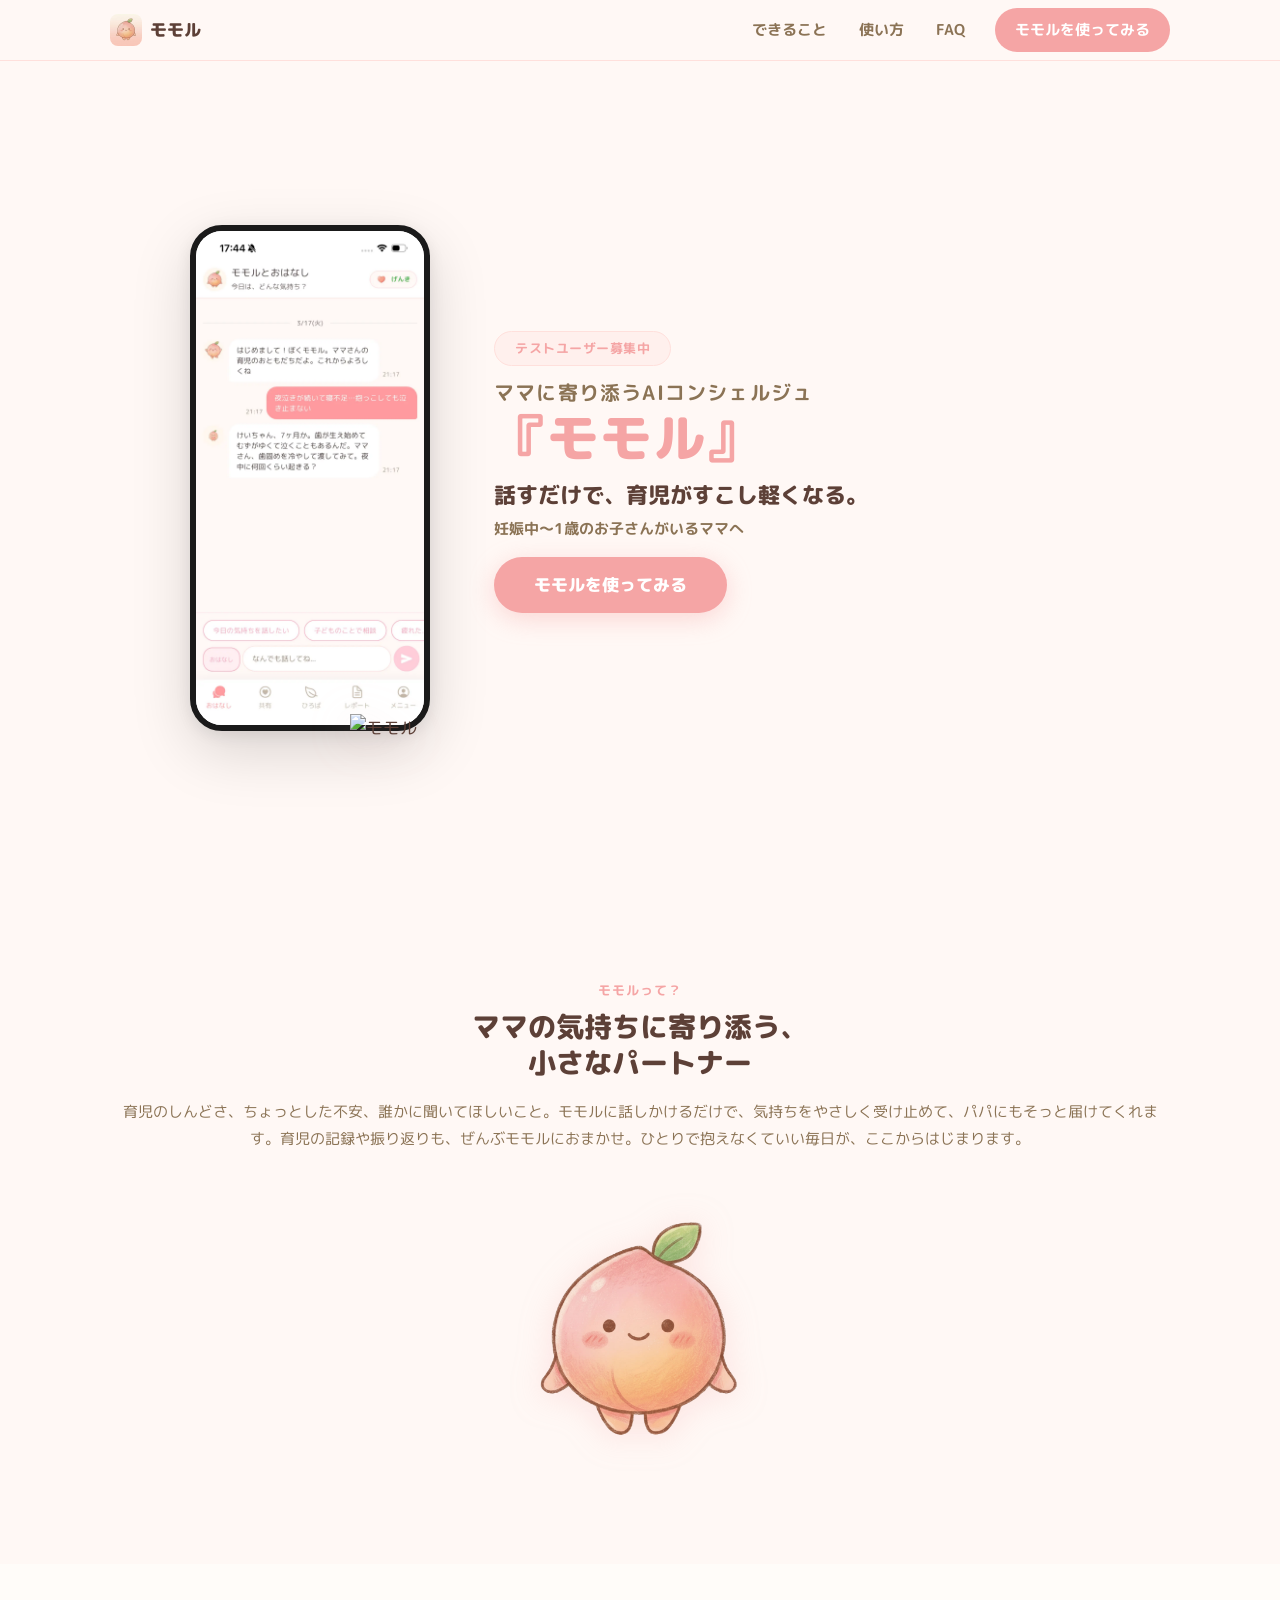
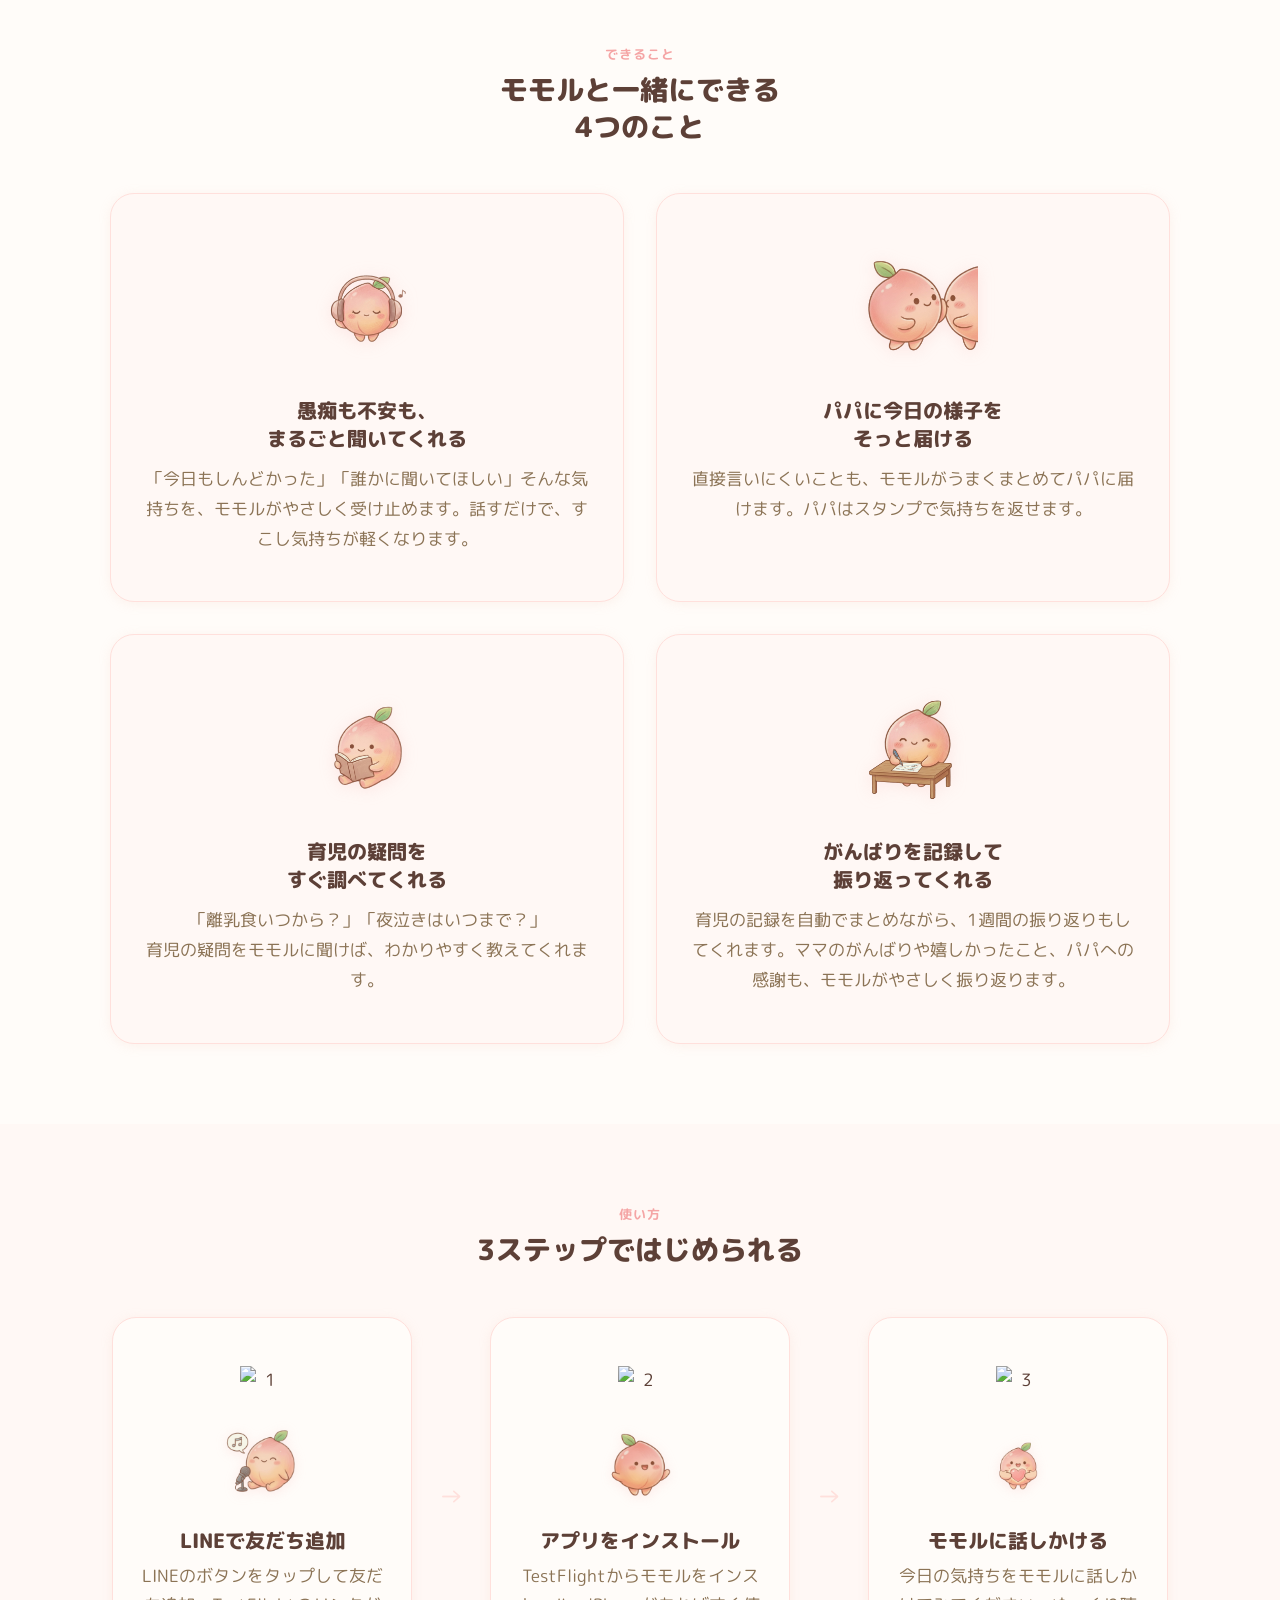
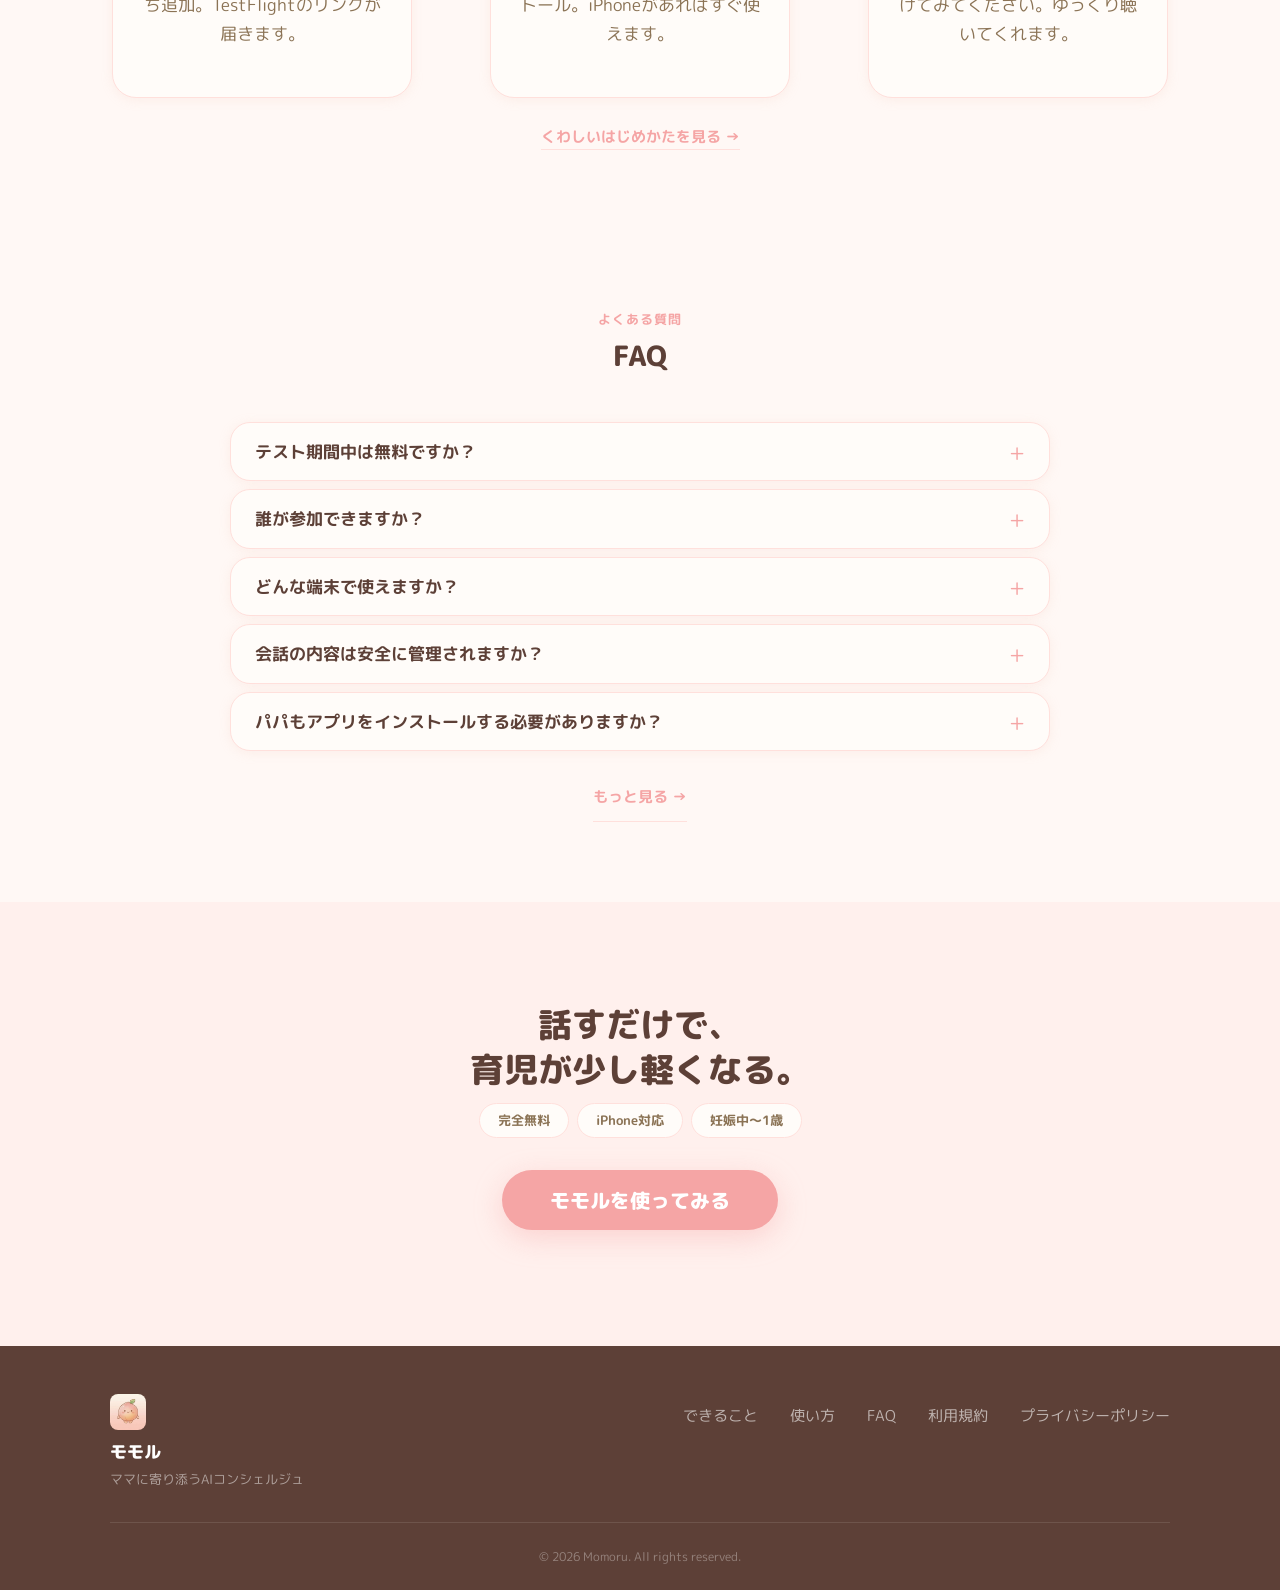
==== index.html @ 236d85bd "fix: 「ママに寄り添う AI コンシェルジュ」のAI前後の空白を削除" ====
<!DOCTYPE html>
<html lang="ja">
<head>
  <meta charset="UTF-8">
  <meta name="viewport" content="width=device-width, initial-scale=1.0">
  <title>モモル - 話すだけで、育児がすこし軽くなる。</title>
  <meta name="description" content="妊娠中〜1歳のお子さんがいるママへ。AIが話を聴いて、パパにそっと届けるアプリ。テストユーザー募集中・完全無料。">
  <meta property="og:title" content="モモル - 話すだけで、育児がすこし軽くなる。">
  <meta property="og:description" content="妊娠中〜1歳のお子さんがいるママへ。AIが話を聴いて、パパにそっと届けるアプリ。テストユーザー募集中・完全無料。">
  <meta property="og:type" content="website">
  <meta property="og:image" content="images/momoru_happy.png">
  <link rel="icon" type="image/png" href="images/icon.png">
  <link rel="preconnect" href="https://fonts.googleapis.com">
  <link rel="preconnect" href="https://fonts.gstatic.com" crossorigin>
  <link href="https://fonts.googleapis.com/css2?family=M+PLUS+Rounded+1c:wght@400;500;700;800&display=swap" rel="stylesheet">
  <link rel="stylesheet" href="style.css">
</head>
<body>

  <!-- ナビバー -->
  <nav class="navbar" id="navbar">
    <div class="nav-inner">
      <a href="/" class="nav-logo">
        <img src="images/icon.png" alt="モモル" class="nav-logo-img">
        <span class="nav-logo-text">モモル</span>
      </a>
      <div class="nav-links">
        <a href="#features" class="nav-link">できること</a>
        <a href="#how-it-works" class="nav-link">使い方</a>
        <a href="#faq" class="nav-link">FAQ</a>
      </div>
      <a href="/guide" class="nav-cta-btn">
        モモルを使ってみる
      </a>
      <button class="nav-hamburger" id="hamburger" aria-label="メニューを開く">
        <span></span><span></span><span></span>
      </button>
    </div>
    <div class="mobile-menu" id="mobileMenu">
      <a href="#features" class="mobile-link">できること</a>
      <a href="#how-it-works" class="mobile-link">使い方</a>
      <a href="#faq" class="mobile-link">FAQ</a>
      <a href="/guide" class="mobile-cta-btn">
        モモルを使ってみる
      </a>
    </div>
  </nav>

  <!-- ヒーロー -->
  <section class="hero" id="hero">
    <!-- 絵本風背景装飾（IGアセット） -->
    <div class="hero-deco" aria-hidden="true">
      <!-- 雲 -->
      <img src="images/cloud_large.png" alt="" class="deco-img deco-cloud-tl">
      <img src="images/cloud_small.png" alt="" class="deco-img deco-cloud-tr">
      <img src="images/cloud_small.png" alt="" class="deco-img deco-cloud-bl">
      <img src="images/cloud_large.png" alt="" class="deco-img deco-cloud-br">
      <!-- 星 -->
      <img src="images/star_gold.png" alt="" class="deco-img deco-star-tl">
      <img src="images/star_blue.png" alt="" class="deco-img deco-star-tr">
      <img src="images/star_gold.png" alt="" class="deco-img deco-star-ml">
      <img src="images/star_blue.png" alt="" class="deco-img deco-star-mr">
      <img src="images/star_gold.png" alt="" class="deco-img deco-star-bl">
      <img src="images/star_blue.png" alt="" class="deco-img deco-star-br">
      <!-- 植物・装飾 -->
      <img src="images/leaf_branch_left.png"  alt="" class="deco-img deco-leaf-l">
      <img src="images/leaf_branch_right.png" alt="" class="deco-img deco-leaf-r">
      <img src="images/berry_branch.png"      alt="" class="deco-img deco-berry">
      <img src="images/small_flower.png"      alt="" class="deco-img deco-flower">
    </div>

    <div class="hero-inner hero-inner-2col">
      <!-- 左カラム: スマホモックアップ -->
      <div class="hero-col-left">
        <div class="hero-mockup-wrap">
          <div class="hero-phone-mockup" style="position: relative;">
            <div class="phone-frame phone-frame-screenshot">
              <img src="images/app_screenshot.webp" alt="モモルのチャット画面" class="phone-screenshot-img">
            </div>
            <div class="hero-momo-side">
              <img src="images/momoru_happy.png" alt="モモル" class="hero-momo-side-img">
            </div>
          </div>
        </div>
      </div>

      <!-- 右カラム: テキスト＋CTA -->
      <div class="hero-col-right">
        <div class="hero-test-badge">テストユーザー募集中</div>
        <p class="hero-label">ママに寄り添うAIコンシェルジュ</p>
        <h1 class="hero-title">『モモル』</h1>
        <p class="hero-catch">話すだけで、育児がすこし軽くなる。</p>
        <p class="hero-target">妊娠中～1歳のお子さんがいるママへ</p>
        <a href="/guide" class="hero-cta">
          モモルを使ってみる
        </a>
      </div>
    </div>
  </section>

  <!-- モモルって？ -->
  <section class="about" id="about">
    <div class="section-inner">
      <p class="section-label section-label-center">モモルって？</p>
      <h2 class="about-title" style="text-align: center;">ママの気持ちに寄り添う、<br>小さなパートナー</h2>
      <p class="about-desc" style="text-align: center;">育児のしんどさ、ちょっとした不安、誰かに聞いてほしいこと。モモルに話しかけるだけで、気持ちをやさしく受け止めて、パパにもそっと届けてくれます。育児の記録や振り返りも、ぜんぶモモルにおまかせ。ひとりで抱えなくていい毎日が、ここからはじまります。</p>
      <div class="about-momo-image">
        <img src="images/momo_face1.png" alt="モモル" class="about-momo-img">
      </div>
    </div>
  </section>

  <!-- できること（特徴） -->
  <section class="features" id="features">
    <div class="section-inner">
      <p class="section-label section-label-center">できること</p>
      <h2 class="section-title section-title-center">モモルと一緒にできる<br>4つのこと</h2>
      <div class="features-grid">

        <div class="feature-card" data-animate>
          <div class="feature-img-wrap">
            <img src="images/momo_listen.png" alt="話を聴く" class="feature-img">
          </div>
          <h3 class="feature-title">愚痴も不安も、<br>まるごと聞いてくれる</h3>
          <p class="feature-desc">
            「今日もしんどかった」「誰かに聞いてほしい」そんな気持ちを、モモルがやさしく受け止めます。話すだけで、すこし気持ちが軽くなります。
          </p>
        </div>

        <div class="feature-card" data-animate>
          <div class="feature-img-wrap">
            <img src="images/momo_share.png" alt="パパに届ける" class="feature-img">
          </div>
          <h3 class="feature-title">パパに今日の様子を<br>そっと届ける</h3>
          <p class="feature-desc">
            直接言いにくいことも、モモルがうまくまとめてパパに届けます。パパはスタンプで気持ちを返せます。
          </p>
        </div>

        <div class="feature-card" data-animate>
          <div class="feature-img-wrap">
            <img src="images/momo_reading.png" alt="しらべる" class="feature-img">
          </div>
          <h3 class="feature-title">育児の疑問を<br>すぐ調べてくれる</h3>
          <p class="feature-desc">
            「離乳食いつから？」「夜泣きはいつまで？」<br>
            育児の疑問をモモルに聞けば、わかりやすく教えてくれます。
          </p>
        </div>

        <div class="feature-card" data-animate>
          <div class="feature-img-wrap">
            <img src="images/momo_report.png" alt="レポート" class="feature-img">
          </div>
          <h3 class="feature-title">がんばりを記録して<br>振り返ってくれる</h3>
          <p class="feature-desc">
            育児の記録を自動でまとめながら、1週間の振り返りもしてくれます。ママのがんばりや嬉しかったこと、パパへの感謝も、モモルがやさしく振り返ります。
          </p>
        </div>

      </div>
    </div>
  </section>

  <!-- 使い方（3ステップ） -->
  <section class="how-it-works" id="how-it-works">
    <div class="section-inner">
      <p class="section-label section-label-center">使い方</p>
      <h2 class="section-title section-title-center">3ステップではじめられる</h2>
      <div class="steps-wrap">
        <div class="steps-grid">

          <div class="step-card" data-animate>
            <div class="step-num-img">
              <img src="images/number_circle_1.png" alt="1" >
            </div>
            <div class="step-img-wrap">
              <img src="images/momo_explain.png" alt="ステップ1" class="step-img">
            </div>
            <h3 class="step-title">LINEで友だち追加</h3>
            <p class="step-desc">LINEのボタンをタップして友だち追加。TestFlightのリンクが届きます。</p>
          </div>

          <div class="step-arrow" aria-hidden="true">→</div>

          <div class="step-card" data-animate>
            <div class="step-num-img">
              <img src="images/number_circle_2.png" alt="2">
            </div>
            <div class="step-img-wrap">
              <img src="images/momo_talk.png" alt="ステップ2" class="step-img">
            </div>
            <h3 class="step-title">アプリをインストール</h3>
            <p class="step-desc">TestFlightからモモルをインストール。iPhoneがあればすぐ使えます。</p>
          </div>

          <div class="step-arrow" aria-hidden="true">→</div>

          <div class="step-card" data-animate>
            <div class="step-num-img">
              <img src="images/number_circle_3.png" alt="3">
            </div>
            <div class="step-img-wrap">
              <img src="images/momo_heart.png" alt="ステップ3" class="step-img">
            </div>
            <h3 class="step-title">モモルに話しかける</h3>
            <p class="step-desc">今日の気持ちをモモルに話しかけてみてください。ゆっくり聴いてくれます。</p>
          </div>

        </div>
        <div class="steps-cta">
          <a href="/guide" class="steps-guide-link">くわしいはじめかたを見る →</a>
        </div>
      </div>
    </div>
  </section>

  <!-- FAQ -->
  <section class="faq" id="faq">
    <div class="section-inner">
      <p class="section-label section-label-center">よくある質問</p>
      <h2 class="section-title section-title-center">FAQ</h2>
      <div class="faq-list">

        <div class="faq-item">
          <button class="faq-question" aria-expanded="false">
            <span>テスト期間中は無料ですか？</span>
            <span class="faq-toggle">+</span>
          </button>
          <div class="faq-answer">
            <p>はい、テスト期間中はすべての機能を完全無料でご利用いただけます。テスト終了後に有料プランへの移行をご案内する予定ですが、強制ではありません。</p>
          </div>
        </div>

        <div class="faq-item">
          <button class="faq-question" aria-expanded="false">
            <span>誰が参加できますか？</span>
            <span class="faq-toggle">+</span>
          </button>
          <div class="faq-answer">
            <p>妊娠中〜1歳のお子さんがいるママ・パパであればどなたでも参加できます。ママが先にインストールして、パパを招待する形が一般的です。</p>
          </div>
        </div>

        <div class="faq-item">
          <button class="faq-question" aria-expanded="false">
            <span>どんな端末で使えますか？</span>
            <span class="faq-toggle">+</span>
          </button>
          <div class="faq-answer">
            <p>現在はiOS端末（iPhone）でご利用いただけます。TestFlightからインストールしていただきます。Android版は今後対応予定です。</p>
          </div>
        </div>

        <div class="faq-item">
          <button class="faq-question" aria-expanded="false">
            <span>会話の内容は安全に管理されますか？</span>
            <span class="faq-toggle">+</span>
          </button>
          <div class="faq-answer">
            <p>会話データは適切なセキュリティ対策のもと、安全に管理されています。運営チームがモモルとの会話の中身を読むことはありません。詳しくは<a href="/privacy" style="color: var(--primary); font-weight: 600;">プライバシーポリシー</a>をご確認ください。</p>
          </div>
        </div>

        <div class="faq-item">
          <button class="faq-question" aria-expanded="false">
            <span>パパもアプリをインストールする必要がありますか？</span>
            <span class="faq-toggle">+</span>
          </button>
          <div class="faq-answer">
            <p>はい。パパにもアプリをインストールしていただき、ママからの招待QRコードで連携していただきます。共有カードの確認やスタンプの送信はパパ専用の画面で行えます。</p>
          </div>
        </div>

      </div>
      <div class="faq-more">
        <a href="/faq" class="faq-more-link">もっと見る →</a>
      </div>
    </div>
  </section>

  <!-- 最終CTA -->
  <section class="cta" id="cta">
    <div class="cta-deco" aria-hidden="true">
      <img src="images/star_gold.png" alt="" class="cta-deco-star-l">
      <img src="images/star_blue.png" alt="" class="cta-deco-star-r">
      <img src="images/heart_pink.png" alt="" class="cta-deco-heart-l">
      <img src="images/heart_coral.png" alt="" class="cta-deco-heart-r">
      <img src="images/cloud_large.png" alt="" class="cta-deco-cloud-l">
      <img src="images/cloud_small.png" alt="" class="cta-deco-cloud-r">
    </div>
    <div class="section-inner cta-inner">
      <h2 class="cta-title">話すだけで、<br>育児が少し軽くなる。</h2>
      <div class="cta-badges">
        <span class="cta-badge">完全無料</span>
        <span class="cta-badge">iPhone対応</span>
        <span class="cta-badge">妊娠中〜1歳</span>
      </div>
      <a href="/guide" class="cta-btn">
        モモルを使ってみる
      </a>
    </div>
  </section>

  <!-- フッター -->
  <footer class="footer">
    <div class="footer-inner">
      <div class="footer-top">
        <div class="footer-brand">
          <img src="images/icon.png" alt="モモル" class="footer-logo">
          <span class="footer-brand-name">モモル</span>
          <p class="footer-brand-desc">ママに寄り添うAIコンシェルジュ</p>
        </div>
        <div class="footer-links">
          <a href="#features">できること</a>
          <a href="#how-it-works">使い方</a>
          <a href="#faq">FAQ</a>
          <a href="/terms">利用規約</a>
          <a href="/privacy">プライバシーポリシー</a>
        </div>
      </div>
      <div class="footer-bottom">
        <p>&copy; 2026 Momoru. All rights reserved.</p>
      </div>
    </div>
  </footer>

  <!-- トップに戻るボタン -->
  <button class="scroll-to-top" id="scrollToTop" aria-label="ページトップに戻る">
    <svg viewBox="0 0 24 24"><polyline points="18 15 12 9 6 15"></polyline></svg>
  </button>

  <script src="script.js"></script>
</body>
</html>
---- style.css ----
/* ============================================
   モモル LP - スタイルシート
   カラーシステム: アプリ constants/theme.ts と統一
   タイポグラフィ: Apple HIG準拠（iOS Dynamic Type基準）
   ============================================ */

/* Google Fonts */
@import url('https://fonts.googleapis.com/css2?family=M+PLUS+Rounded+1c:wght@400;500;700;800&display=swap');

/* ============ CSS変数（theme.ts と同一） ============ */
:root {
  /* プライマリカラー */
  --primary:        #F5A5A5;
  --primary-dark:   #e88e8e;
  --primary-light:  #FDDCB5;

  /* テキスト */
  --text:           #5D4037;
  --text-sub:       #8B7355;
  --text-muted:     #C4B5A5;

  /* 背景 */
  --bg:             #FFF8F5;
  --bg-card:        #FFFCF9;
  --bg-elevated:    #FFF0ED;
  --bg-warm:        #FFFCF9;

  /* ボーダー */
  --border:         #FFE0DC;
  --border-light:   #FFF0ED;

  /* シャドウ */
  --shadow-sm:      0 2px 8px rgba(240,192,176,0.15);
  --shadow-md:      0 4px 16px rgba(240,192,176,0.22);
  --shadow-card:    0 2px 12px rgba(240,192,176,0.18);

  /* フォント */
  --font: 'M PLUS Rounded 1c', 'Hiragino Maru Gothic ProN', 'Hiragino Sans', sans-serif;

  /* 角丸 */
  --r-sm:  12px;
  --r-md:  16px;
  --r-lg:  20px;
  --r-xl:  24px;
  --r-pill: 9999px;

  /* ============ HIG準拠 タイポグラフィスケール ============ */
  /* iOS Dynamic Type (Large = default) に準拠 */
  --text-large-title: 34px;   /* Large Title */
  --text-title1:      28px;   /* Title 1 */
  --text-title2:      22px;   /* Title 2 */
  --text-title3:      20px;   /* Title 3 */
  --text-headline:    17px;   /* Headline (semibold) */
  --text-body:        17px;   /* Body */
  --text-callout:     16px;   /* Callout */
  --text-subhead:     15px;   /* Subhead */
  --text-footnote:    13px;   /* Footnote */
  --text-caption1:    12px;   /* Caption 1 */
  --text-caption2:    11px;   /* Caption 2 (最小) */

  /* ============ HIG準拠 余白スケール ============ */
  --space-xs:   8px;
  --space-sm:   12px;
  --space-md:   16px;
  --space-lg:   24px;
  --space-xl:   32px;
  --space-2xl:  48px;
  --space-3xl:  64px;
  --space-4xl:  80px;

  /* タッチターゲット最小サイズ */
  --touch-target: 44px;

  /* コンテンツ最大幅 */
  --max-width: 1000px;

  /* 画面端マージン */
  --page-margin: 20px;
}

/* ============ リセット & ベース ============ */
*, *::before, *::after { box-sizing: border-box; margin: 0; padding: 0; }
html {
  scroll-behavior: smooth;
  font-size: 16px; /* ブラウザデフォルト維持 */
  -webkit-text-size-adjust: 100%;
}
body {
  font-family: var(--font);
  background: var(--bg);
  color: var(--text);
  font-size: var(--text-body);
  line-height: 1.6;  /* HIG: Body line-height ≈ 1.5〜1.6 */
  overflow-x: hidden;
  -webkit-font-smoothing: antialiased;
  -moz-osx-font-smoothing: grayscale;
}
img { max-width: 100%; height: auto; display: block; }
a { text-decoration: none; color: inherit; }

/* ============ ナビバー（全ページ共通） ============ */
.navbar {
  position: fixed;
  top: 0; left: 0; right: 0;
  z-index: 1000;
  background: rgba(255, 248, 245, 0.94);
  backdrop-filter: blur(12px);
  -webkit-backdrop-filter: blur(12px);
  border-bottom: 1px solid var(--border);
  transition: box-shadow 0.3s;
}
.navbar.scrolled { box-shadow: var(--shadow-md); }

.nav-inner {
  max-width: var(--max-width);
  margin: 0 auto;
  padding: 0 var(--page-margin);
  height: 60px; /* HIG: ナビバー高さ 44pt以上 */
  display: flex;
  align-items: center;
  gap: var(--space-md);
}

.nav-logo {
  display: flex;
  align-items: center;
  gap: var(--space-xs);
  flex-shrink: 0;
  min-height: var(--touch-target); /* タッチターゲット確保 */
}
.nav-logo-img { width: 32px; height: 32px; border-radius: 8px; object-fit: cover; }
.nav-logo-text {
  font-size: var(--text-headline); /* 17px */
  font-weight: 800;
  color: var(--text);
}

.nav-links {
  display: flex;
  gap: 4px;
  margin-left: auto;
}
.nav-link {
  padding: 10px 14px; /* タッチターゲット: 高さ44px確保 */
  min-height: var(--touch-target);
  display: inline-flex;
  align-items: center;
  border-radius: var(--r-pill);
  font-size: var(--text-subhead); /* 15px */
  font-weight: 600;
  color: var(--text-sub);
  transition: background 0.2s, color 0.2s;
}
.nav-link:hover { background: var(--bg-elevated); color: var(--primary); }

.nav-cta-btn {
  display: inline-flex;
  align-items: center;
  gap: 6px;
  padding: 0 20px;
  height: var(--touch-target); /* 44px: HIG最小タッチターゲット */
  background: var(--primary);
  color: #fff;
  border-radius: var(--r-pill);
  font-size: var(--text-subhead); /* 15px */
  font-weight: 700;
  white-space: nowrap;
  flex-shrink: 0;
  transition: opacity 0.2s, transform 0.15s;
}
.nav-cta-btn:hover { opacity: 0.85; transform: translateY(-1px); }

.nav-hamburger {
  display: none;
  flex-direction: column;
  gap: 5px;
  background: none;
  border: none;
  cursor: pointer;
  padding: 10px; /* タッチターゲット確保 */
  margin-left: auto;
  min-width: var(--touch-target);
  min-height: var(--touch-target);
  align-items: center;
  justify-content: center;
}
.nav-hamburger span {
  display: block;
  width: 24px;
  height: 2px;
  background: var(--text);
  border-radius: 2px;
  transition: all 0.3s;
}

/* モバイルメニュー */
.mobile-menu {
  display: none;
  flex-direction: column;
  gap: 0;
  padding: var(--space-xs) var(--page-margin) var(--space-lg);
  border-top: 1px solid var(--border);
  background: rgba(255, 248, 245, 0.98);
}
.mobile-menu.open { display: flex; }
.mobile-link {
  padding: 14px 0; /* タッチターゲット: 高さ44px以上 */
  min-height: var(--touch-target);
  display: flex;
  align-items: center;
  font-size: var(--text-subhead); /* 15px */
  font-weight: 600;
  color: var(--text-sub);
  border-bottom: 1px solid var(--border-light);
  transition: color 0.2s;
}
.mobile-link:last-of-type { border-bottom: none; }
.mobile-link:hover { color: var(--primary); }
.mobile-cta-btn {
  display: flex;
  align-items: center;
  justify-content: center;
  gap: var(--space-xs);
  margin-top: var(--space-sm);
  height: 52px; /* モバイルCTAは大きめに */
  background: var(--primary);
  color: #fff;
  border-radius: var(--r-pill);
  font-size: var(--text-headline); /* 17px */
  font-weight: 700;
}

/* ============ セクション共通 ============ */
.section-inner {
  max-width: var(--max-width);
  margin: 0 auto;
  padding: 0 var(--page-margin);
}

.section-label {
  display: inline-block;
  font-size: var(--text-footnote); /* 13px */
  font-weight: 700;
  color: var(--primary);
  letter-spacing: 0.08em;
  margin-bottom: var(--space-xs);
}
.section-label-center { display: block; text-align: center; }

.section-title {
  font-size: clamp(var(--text-title2), 4vw, var(--text-title1)); /* 22px〜28px */
  font-weight: 800;
  color: var(--text);
  line-height: 1.3; /* HIG: 見出しは1.2〜1.3 */
  margin-bottom: var(--space-2xl); /* 48px */
}
.section-title-center { text-align: center; }

/* ============ ヒーロー ============ */
.hero {
  position: relative;
  min-height: 100dvh;
  display: flex;
  align-items: center;
  justify-content: center;
  padding: 80px var(--page-margin) var(--space-lg);
  overflow: hidden;
  background: var(--bg);
}

/* 絵本風背景装飾（IGアセット使用） */
.hero-deco { position: absolute; inset: 0; pointer-events: none; overflow: hidden; }

.deco-img {
  position: absolute;
  pointer-events: none;
  user-select: none;
}

/* 雲 */
.deco-cloud-tl { top: 6%;  left: 2%;   width: 130px; animation: floatSlow 9s ease-in-out infinite; }
.deco-cloud-tr { top: 10%; right: 3%;  width: 110px; animation: floatSlow 11s ease-in-out infinite 2s; }
.deco-cloud-bl { bottom: 18%; left: 4%;  width: 90px;  animation: floatSlow 8s ease-in-out infinite 1s; }
.deco-cloud-br { bottom: 22%; right: 3%; width: 120px; animation: floatSlow 10s ease-in-out infinite 3s; }

/* 星 */
.deco-star-tl  { top: 14%; left: 10%;  width: 34px; animation: twinkle 3s ease-in-out infinite; }
.deco-star-tr  { top: 9%;  right: 14%; width: 26px; animation: twinkle 4s ease-in-out infinite 1s; }
.deco-star-ml  { top: 32%; left: 5%;   width: 22px; animation: twinkle 3.5s ease-in-out infinite 0.5s; }
.deco-star-mr  { top: 22%; right: 7%;  width: 30px; animation: twinkle 5s ease-in-out infinite 2s; }
.deco-star-bl  { bottom: 32%; left: 9%;  width: 20px; animation: twinkle 4s ease-in-out infinite 1.5s; }
.deco-star-br  { bottom: 28%; right: 11%; width: 24px; animation: twinkle 3s ease-in-out infinite 0.8s; }

/* 植物・装飾 */
.deco-leaf-l  { bottom: 0; left: 0;  width: 90px;  }
.deco-leaf-r  { bottom: 0; right: 0; width: 90px;  }
.deco-berry   { top: 52%; left: 2%;  width: 64px;  }
.deco-flower  { top: 38%; right: 3%; width: 44px; animation: twinkle 6s ease-in-out infinite; }

@keyframes floatSlow {
  0%, 100% { transform: translateY(0); }
  50% { transform: translateY(-10px); }
}
@keyframes twinkle {
  0%, 100% { opacity: 1; transform: scale(1); }
  50% { opacity: 0.55; transform: scale(0.82); }
}
@keyframes float {
  0%, 100% { transform: translateY(0); }
  50% { transform: translateY(-14px); }
}

/* ヒーローコンテンツ */
.hero-inner {
  position: relative;
  z-index: 1;
  display: flex;
  flex-direction: column;
  align-items: center;
  text-align: center;
  max-width: 640px;
}

.hero-test-badge {
  display: inline-block;
  background: var(--bg-elevated);
  color: var(--primary);
  border: 1.5px solid var(--border);
  border-radius: var(--r-pill);
  padding: 6px 20px;
  font-size: var(--text-footnote); /* 13px */
  font-weight: 700;
  margin-bottom: var(--space-sm); /* 12px */
  letter-spacing: 0.04em;
}

/* ヒーロータイトル（ぴよログ参考サイズ感） */
.hero-label {
  font-size: clamp(var(--text-callout), 3.5vw, var(--text-title3)); /* 16px〜20px */
  font-weight: 700;
  color: var(--text-sub);
  margin-bottom: 2px;
  letter-spacing: 0.06em;
  line-height: 1.4;
  white-space: nowrap;
}

.hero-title {
  font-size: clamp(var(--text-title1), 8vw, 52px); /* 28px〜52px: ぴよログ参考 */
  font-weight: 800;
  color: var(--primary);
  line-height: 1.15;
  margin-bottom: var(--space-sm); /* 12px */
  letter-spacing: 0.02em;
}

.hero-catch {
  font-size: clamp(var(--text-title3), 4vw, var(--text-title2)); /* 20px〜22px */
  font-weight: 800;
  color: var(--text);
  margin-bottom: var(--space-xs); /* 8px */
  line-height: 1.4;
}

.hero-target {
  font-size: var(--text-subhead); /* 15px */
  font-weight: 600;
  color: var(--text-sub);
  margin-bottom: var(--space-md); /* 16px */
  line-height: 1.5;
}

.hero-cta {
  display: inline-flex;
  align-items: center;
  gap: 10px;
  padding: 0 40px;
  height: 56px; /* HIG: 主要CTAは44px以上、メインCTAは大きめに */
  background: var(--primary);
  color: #fff;
  border-radius: var(--r-pill);
  font-size: var(--text-headline); /* 17px */
  font-weight: 800;
  box-shadow: 0 6px 24px rgba(245,165,165,0.4);
  transition: background 0.2s, transform 0.15s, box-shadow 0.2s;
  margin-bottom: var(--space-sm); /* 12px */
}
.hero-cta:hover {
  background: var(--primary-dark);
  transform: translateY(-2px);
  box-shadow: 0 10px 32px rgba(245,165,165,0.5);
}

.hero-cta-note {
  font-size: var(--text-caption1); /* 12px */
  color: var(--text-muted);
  font-weight: 500;
  line-height: 1.5;
}

/* ============ モモルって？ ============ */
.about {
  padding: var(--space-4xl) 0; /* 80px */
  background: var(--bg);
}

.about-grid {
  display: grid;
  grid-template-columns: 1fr 1.4fr;
  gap: var(--space-3xl); /* 64px */
  align-items: center;
}

.about-visual { text-align: center; }
.about-img {
  width: clamp(140px, 22vw, 200px);
  margin: 0 auto;
  filter: drop-shadow(0 4px 16px rgba(245,165,165,0.25));
  animation: float 5s ease-in-out infinite;
}

.about-title {
  font-size: clamp(var(--text-title3), 3.5vw, var(--text-title1)); /* 20px〜28px */
  font-weight: 800;
  color: var(--text);
  line-height: 1.3;
  margin-bottom: var(--space-md); /* 16px */
}
.about-desc {
  font-size: var(--text-subhead); /* 15px */
  color: var(--text-sub);
  line-height: 1.8; /* 本文は広めの行間 */
  margin-bottom: var(--space-xl); /* 32px */
}
.about-momo-image {
  text-align: center;
}
.about-momo-img {
  width: clamp(180px, 28vw, 260px);
  margin: 0 auto;
  filter: drop-shadow(0 4px 16px rgba(245,165,165,0.25));
}
.about-tags {
  display: flex;
  flex-wrap: wrap;
  gap: var(--space-xs); /* 8px */
}
.about-tag {
  display: inline-block;
  background: var(--bg-elevated);
  color: var(--primary);
  border: 1.5px solid var(--border);
  border-radius: var(--r-pill);
  padding: 6px 16px; /* タッチターゲット考慮 */
  font-size: var(--text-footnote); /* 13px */
  font-weight: 700;
}

/* ============ 特徴セクション ============ */
.features {
  padding: var(--space-4xl) 0; /* 80px */
  background: var(--bg-card);
}

.features-grid {
  display: grid;
  grid-template-columns: repeat(2, 1fr);
  gap: var(--space-lg); /* 24px */
}

.feature-card {
  background: var(--bg);
  border: 1.5px solid var(--border);
  border-radius: var(--r-xl);
  padding: var(--space-xl) var(--space-lg); /* 32px 24px */
  display: flex;
  flex-direction: column;
  align-items: center;
  text-align: center;
  box-shadow: var(--shadow-card);
  transition: transform 0.25s, box-shadow 0.25s;
  opacity: 0;
  transform: translateY(20px);
}
.feature-card.visible {
  opacity: 1;
  transform: translateY(0);
  transition: opacity 0.5s ease, transform 0.5s ease, box-shadow 0.25s;
}
.feature-card:hover {
  transform: translateY(-4px);
  box-shadow: var(--shadow-md);
}

.feature-img-wrap {
  width: 110px;
  height: 110px;
  margin: 0 auto var(--space-md); /* 16px */
  display: flex;
  align-items: center;
  justify-content: center;
}
.feature-img {
  width: 100%;
  height: 100%;
  object-fit: contain;
  filter: drop-shadow(0 2px 8px rgba(245,165,165,0.2));
}

.feature-title {
  font-size: var(--text-headline); /* 17px: HIG Headline */
  font-weight: 800;
  color: var(--text);
  line-height: 1.4;
  margin-bottom: var(--space-xs); /* 8px */
}
.feature-desc {
  font-size: var(--text-subhead); /* 15px: HIG Subhead */
  color: var(--text-sub);
  line-height: 1.75;
}

/* ============ 使い方 ============ */
.how-it-works {
  padding: var(--space-4xl) 0; /* 80px */
  background: var(--bg);
}

.steps-grid {
  display: flex;
  align-items: flex-start;
  justify-content: center;
  gap: 0;
  margin-bottom: var(--space-lg); /* 24px */
}

.step-card {
  background: var(--bg-card);
  border: 1.5px solid var(--border);
  border-radius: var(--r-xl);
  padding: var(--space-xl) var(--space-md); /* 32px 20px */
  text-align: center;
  flex: 1;
  max-width: 260px;
  box-shadow: var(--shadow-card);
  opacity: 0;
  transform: translateY(20px);
  transition: opacity 0.5s ease, transform 0.5s ease;
}
.step-card.visible { opacity: 1; transform: translateY(0); }

.step-num-img {
  width: 44px;
  height: 44px;
  margin: 0 auto var(--space-sm); /* 12px */
}
.step-num-img img {
  width: 100%;
  height: 100%;
  object-fit: contain;
}

.step-img-wrap {
  width: 72px;
  height: 72px;
  margin: 0 auto var(--space-sm); /* 12px */
}
.step-img {
  width: 100%;
  height: 100%;
  object-fit: contain;
  filter: drop-shadow(0 2px 6px rgba(245,165,165,0.2));
}

.step-title {
  font-size: var(--text-headline); /* 17px: HIG Headline */
  font-weight: 800;
  color: var(--text);
  margin-bottom: var(--space-xs); /* 8px */
  line-height: 1.4;
}
.step-desc {
  font-size: var(--text-subhead); /* 15px: HIG Subhead */
  color: var(--text-sub);
  line-height: 1.7;
}

.step-arrow {
  font-size: 22px;
  color: var(--border);
  padding: 0 10px;
  align-self: center;
  flex-shrink: 0;
  margin-top: -20px;
}

.steps-cta {
  text-align: center;
}
.steps-guide-link {
  font-size: var(--text-subhead); /* 15px */
  font-weight: 700;
  color: var(--primary);
  border-bottom: 1.5px solid var(--border);
  padding-bottom: 2px;
  transition: color 0.2s;
}
.steps-guide-link:hover { color: var(--primary-dark); }

/* ============ テスターの声 ============ */
.testimonials {
  padding: var(--space-4xl) 0; /* 80px */
  background: var(--bg-card);
}

.testimonials-grid {
  display: grid;
  grid-template-columns: repeat(3, 1fr);
  gap: var(--space-md); /* 16px */
  margin-bottom: var(--space-md);
}

.testimonial-card {
  background: var(--bg);
  border: 1.5px solid var(--border);
  border-radius: var(--r-xl);
  padding: var(--space-lg) var(--space-md); /* 24px 20px */
  display: flex;
  flex-direction: column;
  text-align: left;
  box-shadow: var(--shadow-card);
  opacity: 0;
  transform: translateY(20px);
  transition: opacity 0.5s ease, transform 0.5s ease;
}
.testimonial-card.visible { opacity: 1; transform: translateY(0); }

.testimonial-text {
  font-size: var(--text-subhead); /* 15px: HIG Subhead（14→15に引き上げ） */
  color: var(--text-sub);
  line-height: 1.75;
  margin-bottom: var(--space-md); /* 16px */
  flex: 1;
}

.testimonial-author {
  display: flex;
  align-items: center;
  gap: 6px;
  font-size: var(--text-footnote); /* 13px */
}
.testimonial-role {
  display: inline-block;
  padding: 3px 10px;
  border-radius: var(--r-pill);
  font-size: var(--text-caption1); /* 12px */
  font-weight: 700;
}
.mama-role { background: var(--bg-elevated); color: var(--primary); }
.papa-role { background: #E0F4FF; color: #5B9BD5; }
.testimonial-name { color: var(--text-muted); }

.testimonials-note {
  text-align: center;
  font-size: var(--text-caption1); /* 12px */
  color: var(--text-muted);
  line-height: 1.6;
}

/* ============ FAQ ============ */
.faq {
  padding: var(--space-4xl) 0; /* 80px */
  background: var(--bg);
}

.faq-list {
  max-width: 720px;
  margin: 0 auto var(--space-lg); /* 24px */
  display: flex;
  flex-direction: column;
  gap: var(--space-xs); /* 8px */
}

.faq-item {
  background: var(--bg-card);
  border: 1.5px solid var(--border);
  border-radius: var(--r-lg);
  overflow: hidden;
  box-shadow: var(--shadow-card);
  transition: box-shadow 0.2s;
}
.faq-item:hover { box-shadow: var(--shadow-md); }

.faq-question {
  width: 100%;
  display: flex;
  align-items: center;
  justify-content: space-between;
  padding: var(--space-md) var(--space-lg); /* 16px 24px */
  min-height: var(--touch-target); /* 44px: タッチターゲット確保 */
  background: none;
  border: none;
  cursor: pointer;
  font-family: var(--font);
  font-size: var(--text-headline); /* 17px: HIG Headline */
  font-weight: 700;
  color: var(--text);
  text-align: left;
  gap: var(--space-sm); /* 12px */
  line-height: 1.5;
}
.faq-question:hover { color: var(--primary); }

.faq-toggle {
  font-size: 22px;
  font-weight: 400;
  color: var(--primary);
  flex-shrink: 0;
  transition: transform 0.3s;
  line-height: 1;
}
.faq-question[aria-expanded="true"] .faq-toggle { transform: rotate(45deg); }

.faq-answer {
  max-height: 0;
  overflow: hidden;
  transition: max-height 0.35s ease, padding 0.3s;
}
.faq-item.open .faq-answer {
  max-height: 400px;
  padding: 0 var(--space-lg) var(--space-md); /* 0 24px 16px */
}
.faq-answer.open {
  max-height: 400px;
  padding: 0 var(--space-lg) var(--space-md);
}
.faq-answer p {
  font-size: var(--text-subhead); /* 15px: HIG Subhead（14→15に引き上げ） */
  color: var(--text-sub);
  line-height: 1.8;
}

.faq-more {
  text-align: center;
}
.faq-more-link {
  font-size: var(--text-subhead); /* 15px */
  font-weight: 700;
  color: var(--primary);
  border-bottom: 1.5px solid var(--border);
  padding-bottom: 2px;
  display: inline-block;
  min-height: var(--touch-target);
  line-height: var(--touch-target);
}
.faq-more-link:hover { color: var(--primary-dark); }

/* ============ 最終CTA ============ */
.cta {
  position: relative;
  padding: 100px 0;
  background: var(--bg-elevated);
  overflow: hidden;
}

/* CTAセクションの絵本装飾 */
.cta-deco { position: absolute; inset: 0; pointer-events: none; overflow: hidden; }
.cta-deco-star-l { position: absolute; top: 18%; left: 5%;  width: 28px; animation: twinkle 4s ease-in-out infinite; }
.cta-deco-star-r { position: absolute; top: 14%; right: 6%; width: 32px; animation: twinkle 3s ease-in-out infinite 1s; }
.cta-deco-heart-l { position: absolute; bottom: 22%; left: 7%;  width: 36px; animation: floatSlow 5s ease-in-out infinite; }
.cta-deco-heart-r { position: absolute; bottom: 26%; right: 6%; width: 30px; animation: floatSlow 6s ease-in-out infinite 2s; }
.cta-deco-cloud-l { position: absolute; top: 8%; left: 2%;  width: 100px; animation: floatSlow 10s ease-in-out infinite; }
.cta-deco-cloud-r { position: absolute; bottom: 10%; right: 3%; width: 90px; animation: floatSlow 8s ease-in-out infinite 3s; }

.cta-inner {
  position: relative;
  z-index: 1;
  display: flex;
  flex-direction: column;
  align-items: center;
  text-align: center;
}

.cta-momo {
  width: clamp(110px, 18vw, 160px);
  margin: 0 auto var(--space-lg); /* 24px */
  filter: drop-shadow(0 6px 20px rgba(245,165,165,0.3));
  animation: float 4s ease-in-out infinite;
}

.cta-title {
  font-size: clamp(var(--text-title2), 5.5vw, var(--text-large-title)); /* 22px〜34px */
  font-weight: 800;
  color: var(--text);
  line-height: 1.3;
  margin-bottom: var(--space-sm); /* 12px */
}

.cta-sub {
  font-size: var(--text-subhead); /* 15px */
  color: var(--text-sub);
  margin-bottom: var(--space-lg); /* 24px */
  line-height: 1.6;
}

.cta-badges {
  display: flex;
  gap: var(--space-xs); /* 8px */
  flex-wrap: wrap;
  justify-content: center;
  margin-bottom: var(--space-xl); /* 32px */
}
.cta-badge {
  display: inline-block;
  background: var(--bg-card);
  border: 1.5px solid var(--border);
  border-radius: var(--r-pill);
  padding: 6px 18px;
  font-size: var(--text-footnote); /* 13px */
  font-weight: 700;
  color: var(--text-sub);
}

.cta-btn {
  display: inline-flex;
  align-items: center;
  gap: 10px;
  padding: 0 48px;
  height: 60px; /* メインCTAは大きめ */
  background: var(--primary);
  color: #fff;
  border-radius: var(--r-pill);
  font-size: var(--text-title3); /* 20px */
  font-weight: 800;
  box-shadow: 0 8px 28px rgba(245,165,165,0.4);
  transition: background 0.2s, transform 0.15s, box-shadow 0.2s;
  margin-bottom: var(--space-md); /* 16px */
}
.cta-btn:hover {
  background: var(--primary-dark);
  transform: translateY(-2px);
  box-shadow: 0 12px 36px rgba(245,165,165,0.5);
}

.cta-note {
  font-size: var(--text-footnote); /* 13px */
  color: var(--text-muted);
  line-height: 1.6;
}

/* ============ フッター ============ */
.footer {
  background: var(--text);
  color: rgba(255,255,255,0.85);
  padding: var(--space-2xl) 0 var(--space-lg); /* 48px 0 24px */
}

.footer-inner { max-width: 1100px; margin: 0 auto; padding: 0 var(--page-margin); }

.footer-top {
  display: flex;
  gap: var(--space-2xl); /* 48px */
  margin-bottom: var(--space-xl); /* 32px */
  flex-wrap: wrap;
}

.footer-brand { flex-shrink: 0; }
.footer-logo { width: 36px; height: 36px; border-radius: 8px; margin-bottom: var(--space-xs); }
.footer-brand-name {
  font-size: var(--text-headline); /* 17px */
  font-weight: 800;
  color: #fff;
  display: block;
  margin-bottom: 4px;
}
.footer-brand-desc {
  font-size: var(--text-footnote); /* 13px */
  color: rgba(255,255,255,0.5);
  line-height: 1.6;
}

.footer-links {
  display: flex;
  flex-wrap: wrap;
  gap: var(--space-xs) var(--space-lg); /* 8px 24px */
  align-content: flex-start;
  margin-left: auto;
}
.footer-links a {
  font-size: var(--text-footnote); /* 13px */
  color: rgba(255,255,255,0.6);
  transition: color 0.2s;
  min-height: var(--touch-target);
  display: inline-flex;
  align-items: center;
}
.footer-links a:hover { color: #fff; }

.footer-bottom {
  border-top: 1px solid rgba(255,255,255,0.1);
  padding-top: var(--space-lg); /* 24px */
  text-align: center;
}
.footer-bottom p {
  font-size: var(--text-caption1); /* 12px */
  color: rgba(255,255,255,0.35);
  line-height: 1.6;
}

/* ============ アニメーション ============ */
[data-animate] {
  opacity: 0;
  transform: translateY(20px);
}
[data-animate].visible {
  opacity: 1;
  transform: translateY(0);
  transition: opacity 0.5s ease, transform 0.5s ease;
}

/* ============ サブページ共通レイアウト ============ */
.subpage-body {
  padding-top: 60px;
}

.subpage-hero {
  background: var(--bg-elevated);
  padding: calc(60px + var(--space-2xl)) var(--page-margin) var(--space-xl); /* navbar(60px) + 48px top, 20px sides, 32px bottom */
  text-align: center;
  border-bottom: 1px solid var(--border);
}
.subpage-hero h1 {
  font-size: var(--text-title1); /* 28px: HIG Title 1 */
  font-weight: 800;
  color: var(--text);
  margin-bottom: var(--space-xs); /* 8px */
  line-height: 1.3;
}
.subpage-hero p {
  font-size: var(--text-subhead); /* 15px: HIG Subhead（14→15に引き上げ） */
  color: var(--text-sub);
  line-height: 1.6;
}

.subpage-content {
  max-width: 760px;
  margin: 0 auto;
  padding: var(--space-2xl) var(--page-margin) var(--space-4xl); /* 48px 20px 80px */
}

/* ============ FAQ専用ページ ============ */
.faq-page-section {
  margin-bottom: var(--space-2xl); /* 48px */
}
.faq-page-section h2 {
  font-size: var(--text-headline); /* 17px */
  font-weight: 700;
  color: var(--primary);
  margin-bottom: var(--space-md); /* 16px */
  padding-bottom: var(--space-xs); /* 8px */
  border-bottom: 2px solid var(--border);
}

/* ============ 利用規約・プライバシーポリシー ============ */
.legal-content h2 {
  font-size: var(--text-title3); /* 20px: HIG Title 3 */
  font-weight: 700;
  color: var(--text);
  margin: var(--space-xl) 0 var(--space-sm); /* 32px 0 12px */
  padding-bottom: var(--space-xs); /* 8px */
  border-bottom: 1px solid var(--border);
  line-height: 1.4;
}
.legal-content h3 {
  font-size: var(--text-headline); /* 17px: HIG Headline */
  font-weight: 700;
  color: var(--text);
  margin: var(--space-lg) 0 var(--space-xs); /* 24px 0 8px */
  line-height: 1.4;
}
.legal-content p {
  font-size: var(--text-subhead); /* 15px: HIG Subhead（14→15に引き上げ） */
  color: var(--text-sub);
  line-height: 1.8;
  margin-bottom: var(--space-sm); /* 12px */
}
.legal-content ul, .legal-content ol {
  padding-left: var(--space-lg); /* 24px */
  margin-bottom: var(--space-sm); /* 12px */
}
.legal-content li {
  font-size: var(--text-subhead); /* 15px */
  color: var(--text-sub);
  line-height: 1.8;
  margin-bottom: 6px;
}
.legal-date {
  font-size: var(--text-footnote); /* 13px */
  color: var(--text-muted);
  text-align: right;
  margin-bottom: var(--space-xl); /* 32px */
  line-height: 1.6;
}

/* ============ ガイドページ ============ */
.guide-step {
  background: var(--bg-card);
  border: 1.5px solid var(--border);
  border-radius: var(--r-xl);
  padding: var(--space-xl) var(--space-lg); /* 32px 24px */
  margin-bottom: var(--space-lg); /* 24px */
  box-shadow: var(--shadow-card);
}
.guide-step-num {
  display: inline-flex;
  align-items: center;
  justify-content: center;
  width: 36px;
  height: 36px;
  background: var(--primary);
  color: #fff;
  border-radius: 50%;
  font-size: var(--text-subhead); /* 15px */
  font-weight: 800;
  margin-bottom: var(--space-sm); /* 12px */
}
.guide-step h3 {
  font-size: var(--text-title3); /* 20px: HIG Title 3 */
  font-weight: 800;
  color: var(--text);
  margin-bottom: var(--space-xs); /* 8px */
  line-height: 1.4;
}
.guide-step p {
  font-size: var(--text-subhead); /* 15px */
  color: var(--text-sub);
  line-height: 1.8;
  margin-bottom: var(--space-xs); /* 8px */
}
.guide-step p:last-child { margin-bottom: 0; }
.guide-step-cta {
  margin: var(--space-md) 0; /* 16px */
}
.guide-step-note {
  font-size: var(--text-footnote) !important; /* 13px */
  color: var(--text-muted) !important;
  margin-top: var(--space-xs);
}
.guide-step-link {
  margin-top: var(--space-sm);
}
.guide-step-link a {
  color: var(--primary);
  font-weight: 600;
}
.guide-step-papa {
  border-color: var(--accent-warm);
  background: rgba(245, 165, 165, 0.04);
}
.guide-help {
  background: var(--bg-elevated);
  border-radius: var(--r-xl);
  padding: var(--space-xl) var(--space-lg); /* 32px 24px */
  margin-top: var(--space-xl); /* 32px */
}
.guide-help h3 {
  font-size: var(--text-title3); /* 20px */
  font-weight: 800;
  color: var(--text);
  margin-bottom: var(--space-xs); /* 8px */
}
.guide-help p {
  font-size: var(--text-subhead); /* 15px */
  color: var(--text-sub);
  line-height: 1.8;
}
.guide-help a {
  color: var(--primary);
  font-weight: 600;
}
.guide-cta {
  text-align: center;
  margin-top: var(--space-2xl); /* 48px */
}

/* ============ トップに戻るボタン ============ */
.scroll-to-top {
  position: fixed;
  bottom: 24px;
  right: 20px;
  z-index: 999;
  width: 44px;
  height: 44px;
  background: var(--primary);
  color: #fff;
  border: none;
  border-radius: 50%;
  box-shadow: 0 4px 16px rgba(245,165,165,0.4);
  cursor: pointer;
  display: flex;
  align-items: center;
  justify-content: center;
  opacity: 0;
  visibility: hidden;
  transform: translateY(10px);
  transition: opacity 0.3s, visibility 0.3s, transform 0.3s, background 0.2s;
}
.scroll-to-top.visible {
  opacity: 1;
  visibility: visible;
  transform: translateY(0);
}
.scroll-to-top:hover {
  background: var(--primary-dark);
}
.scroll-to-top svg {
  width: 20px;
  height: 20px;
  fill: none;
  stroke: #fff;
  stroke-width: 2.5;
  stroke-linecap: round;
  stroke-linejoin: round;
}

/* ============ 目次（利用規約・プライバシーポリシー） ============ */
.legal-toc {
  background: var(--bg-card);
  border: 1.5px solid var(--border);
  border-radius: var(--r-lg);
  padding: var(--space-sm) var(--space-md);
  margin-bottom: var(--space-md);
}
.legal-toc-title {
  font-size: var(--text-headline);
  font-weight: 700;
  color: var(--text);
  margin-bottom: var(--space-xs);
}
.legal-toc-list {
  list-style: none;
  padding: 0;
  margin: 0;
  display: flex;
  flex-direction: column;
  gap: 0;
}
.legal-toc-list li a {
  display: block;
  padding: 3px 0;
  font-size: var(--text-subhead);
  color: var(--primary);
  font-weight: 500;
  transition: color 0.2s;
  min-height: 36px;
  line-height: 1.5;
}
.legal-toc-list li a:hover {
  color: var(--primary-dark);
}

/* ============ デスクトップ専用（PC版の見栄え改善） ============ */
@media (min-width: 901px) {
  /* コンテンツ最大幅を広げる */
  :root {
    --max-width: 1100px;
  }

  /* ============ ヒーロー2カラムレイアウト（PC版） ============ */
  .hero {
    min-height: 100dvh;
    align-items: center;
    justify-content: center;
  }

  .hero-inner-2col {
    flex-direction: row;
    align-items: center;
    justify-content: center;
    text-align: left;
    max-width: 900px;
    gap: var(--space-3xl); /* 64px */
    width: 100%;
    margin: 0 auto;
  }

  .hero-col-left {
    flex: 0 0 auto;
  }

  .hero-col-left .hero-mockup-wrap {
    margin-top: 0;
  }

  .hero-col-right {
    flex: 1;
    display: flex;
    flex-direction: column;
    align-items: flex-start;
  }

  /* ヒーローのモックアップを大きく */
  .phone-frame {
    width: 280px;
  }
  .hero-momo-side-img {
    width: 140px;
  }

  /* 装飾イラストを中央エリアに寄せる */
  .deco-cloud-tl { left: 10%; }
  .deco-cloud-tr { right: 10%; }
  .deco-cloud-bl { left: 12%; }
  .deco-cloud-br { right: 10%; }
  .deco-star-tl  { left: 16%; }
  .deco-star-tr  { right: 18%; }
  .deco-star-ml  { left: 12%; }
  .deco-star-mr  { right: 14%; }
  .deco-star-bl  { left: 15%; }
  .deco-star-br  { right: 16%; }
  .deco-berry    { left: 10%; }
  .deco-flower   { right: 10%; }
  .deco-leaf-l   { left: 8%; }
  .deco-leaf-r   { right: 8%; }

  /* CTAセクション装飾も中央寄せ */
  .cta-deco-star-l  { left: 12%; }
  .cta-deco-star-r  { right: 12%; }
  .cta-deco-heart-l { left: 14%; }
  .cta-deco-heart-r { right: 12%; }
  .cta-deco-cloud-l { left: 8%; }
  .cta-deco-cloud-r { right: 8%; }

  /* aboutセクション: イラストを大きく */
  .about-img {
    width: clamp(180px, 24vw, 240px);
  }
  .about-momo-img {
    width: clamp(220px, 30vw, 300px);
  }

  /* できること: カードのパディングとイラストを拡大 */
  .features-grid {
    gap: var(--space-xl); /* 32px */
  }
  .feature-card {
    padding: var(--space-2xl) var(--space-xl); /* 48px 32px */
  }
  .feature-img-wrap {
    width: 130px;
    height: 130px;
    margin-bottom: var(--space-lg); /* 24px */
  }
  .feature-title {
    font-size: var(--text-title3); /* 20px */
    margin-bottom: var(--space-sm); /* 12px */
  }
  .feature-desc {
    font-size: var(--text-body); /* 17px */
  }

  /* 使い方: ステップカードを広く */
  .steps-grid {
    gap: var(--space-sm); /* 12px（矢印含む） */
  }
  .step-card {
    max-width: 300px;
    padding: var(--space-2xl) var(--space-lg); /* 48px 24px */
  }
  .step-img-wrap {
    width: 88px;
    height: 88px;
    margin-bottom: var(--space-md); /* 16px */
  }
  .step-title {
    font-size: var(--text-title3); /* 20px */
  }
  .step-desc {
    font-size: var(--text-body); /* 17px */
  }
  .step-arrow {
    font-size: 26px;
    padding: 0 14px;
  }

  /* FAQ: 幅を広げる */
  .faq-list {
    max-width: 820px;
  }

  /* フッター: リンク間隔を広げる */
  .footer-links {
    gap: var(--space-xs) var(--space-xl); /* 8px 32px */
  }
  .footer-links a {
    font-size: var(--text-subhead); /* 15px */
  }

  /* ガイドページ: カード幅を制限 */
  .subpage-content {
    max-width: 720px;
  }
}

/* ============ レスポンシブ ============ */
@media (max-width: 900px) {
  .features-grid { grid-template-columns: 1fr; }
  .testimonials-grid { grid-template-columns: 1fr; }
  .about-grid { grid-template-columns: 1fr; }
  .about-visual { order: -1; }
  .about-img { width: 140px; }
  .steps-grid { flex-direction: column; align-items: center; }
  .step-arrow { transform: rotate(90deg); margin: 0; padding: var(--space-xs) 0; }
  .step-card { max-width: 320px; width: 100%; }
}

@media (max-width: 768px) {
  .nav-links { display: none; }
  .nav-cta-btn { display: none; }
  .nav-hamburger { display: flex; }

  .hero { padding: 100px var(--page-margin) var(--space-md); min-height: auto; }

  /* モバイルではテキスト→モックアップの順に */
  .hero-col-left { order: 2; }
  .hero-col-right { order: 1; text-align: center; align-items: center; }

  /* セクション余白縮小 */
  .about { padding: var(--space-3xl) 0; }
  .features { padding: var(--space-3xl) 0; }
  .how-it-works { padding: var(--space-3xl) 0; }
  .faq { padding: var(--space-3xl) 0; }
  .cta { padding: var(--space-3xl) 0; }

  /* モックアップ余白縮小 */
  .hero-mockup-wrap { margin-top: var(--space-md); }

  .features-grid { grid-template-columns: 1fr; gap: var(--space-sm); }
  .testimonials-grid { grid-template-columns: 1fr; gap: var(--space-sm); }

  .deco-cloud-tl, .deco-cloud-tr { width: 80px; }
  .deco-cloud-bl, .deco-cloud-br { width: 70px; }
  .deco-star-tl, .deco-star-tr, .deco-star-ml, .deco-star-mr { width: 18px; }
  .deco-leaf-l, .deco-leaf-r { width: 60px; }

  .footer-top { flex-direction: column; gap: var(--space-lg); }
  .footer-links { margin-left: 0; flex-direction: column; gap: 0; }
  .footer-links a { min-height: var(--touch-target); display: flex; align-items: center; }

  /* モバイルでのフォントサイズ調整 */
  .section-title { margin-bottom: var(--space-xl); }
}

@media (max-width: 480px) {
  :root {
    --page-margin: 16px;
  }
  .feature-card { padding: var(--space-lg) var(--space-md); }
  .cta-btn { padding: 0 var(--space-xl); height: 52px; font-size: var(--text-headline); }
  .hero-catch { font-size: var(--text-title3); } /* 20px */
  .step-card { padding: var(--space-lg) var(--space-md); }
}

/* ============ スマホモックアップ ============ */
.hero-mockup-wrap {
  display: flex;
  align-items: flex-end;
  justify-content: center;
  gap: 0;
  margin-top: var(--space-xl); /* 32px */
  position: relative;
  width: 100%;
}

.hero-phone-mockup {
  position: relative;
  z-index: 2;
}

.phone-frame {
  width: 240px;
  background: #fff;
  border-radius: 36px;
  box-shadow: 0 20px 60px rgba(0,0,0,0.15), 0 4px 16px rgba(0,0,0,0.08);
  border: 6px solid #1a1a1a;
  overflow: hidden;
  position: relative;
}

/* ノッチ */
.phone-frame::before {
  content: '';
  display: block;
  width: 80px;
  height: 20px;
  background: #1a1a1a;
  border-radius: 0 0 14px 14px;
  margin: 0 auto;
  position: relative;
  z-index: 10;
}

/* スクリーンショット版フレーム */
.phone-frame-screenshot {
  border-radius: 32px;
}

.phone-frame-screenshot::before {
  display: none;
}

.phone-screenshot-img {
  width: 100%;
  height: auto;
  display: block;
}

.phone-screen {
  background: #FDF6F0;
  display: flex;
  flex-direction: column;
  min-height: 420px;
}

/* チャットヘッダー */
.phone-chat-header {
  display: flex;
  align-items: center;
  gap: 8px;
  padding: 10px 12px 8px;
  background: #fff;
  border-bottom: 1px solid #f0e8e0;
}

.phone-chat-avatar {
  width: 32px;
  height: 32px;
  border-radius: 50%;
  overflow: hidden;
  flex-shrink: 0;
  background: var(--bg-elevated);
}

.phone-avatar-img {
  width: 100%;
  height: 100%;
  object-fit: cover;
}

.phone-chat-info {
  flex: 1;
  min-width: 0;
}

.phone-chat-name {
  font-size: 10px;
  font-weight: 700;
  color: var(--text);
  white-space: nowrap;
  overflow: hidden;
  text-overflow: ellipsis;
}

.phone-chat-sub {
  font-size: 8px;
  color: var(--text-muted);
  white-space: nowrap;
  overflow: hidden;
  text-overflow: ellipsis;
}

.phone-mood-badge {
  font-size: 8px;
  font-weight: 700;
  color: var(--primary);
  background: var(--bg-elevated);
  border: 1px solid var(--border);
  border-radius: 20px;
  padding: 2px 7px;
  white-space: nowrap;
  flex-shrink: 0;
}

/* 日付区切り */
.phone-date-divider {
  text-align: center;
  font-size: 8px;
  color: var(--text-muted);
  padding: 10px 0 6px;
  position: relative;
}

.phone-date-divider::before,
.phone-date-divider::after {
  content: '';
  position: absolute;
  top: 50%;
  width: 30%;
  height: 1px;
  background: var(--border);
}

.phone-date-divider::before { left: 8px; }
.phone-date-divider::after { right: 8px; }

/* メッセージ行 */
.phone-msg-row {
  display: flex;
  align-items: flex-start;
  gap: 6px;
  padding: 4px 10px;
  flex: 1;
}

.phone-msg-avatar {
  width: 24px;
  height: 24px;
  border-radius: 50%;
  flex-shrink: 0;
  background: var(--bg-elevated);
  object-fit: cover;
}

.phone-bubble {
  border-radius: 4px 14px 14px 14px;
  padding: 8px 10px;
  font-size: 9px;
  line-height: 1.5;
  color: var(--text);
  position: relative;
  max-width: 150px;
}

.phone-bubble-momo {
  background: #fff;
  box-shadow: 0 1px 4px rgba(0,0,0,0.06);
}

.phone-bubble-time {
  display: block;
  font-size: 7px;
  color: var(--text-muted);
  text-align: right;
  margin-top: 4px;
}

/* クイック返信 */
.phone-quick-replies {
  display: flex;
  flex-wrap: wrap;
  gap: 4px;
  padding: 6px 10px;
}

.phone-quick-btn {
  font-size: 7.5px;
  font-weight: 600;
  color: var(--primary);
  border: 1px solid var(--primary);
  border-radius: 20px;
  padding: 3px 8px;
  background: #fff;
  white-space: nowrap;
}

/* 入力エリア */
.phone-input-area {
  display: flex;
  align-items: center;
  gap: 4px;
  padding: 6px 8px;
  background: #fff;
  border-top: 1px solid #f0e8e0;
  margin-top: auto;
}

.phone-input-mode {
  font-size: 7px;
  font-weight: 700;
  color: var(--primary);
  background: var(--bg-elevated);
  border: 1px solid var(--border);
  border-radius: 12px;
  padding: 3px 6px;
  white-space: nowrap;
  flex-shrink: 0;
}

.phone-input-box {
  flex: 1;
  font-size: 8px;
  color: var(--text-muted);
  background: var(--bg-elevated);
  border-radius: 12px;
  padding: 4px 8px;
  min-width: 0;
}

.phone-send-btn {
  width: 22px;
  height: 22px;
  background: var(--primary);
  color: #fff;
  border-radius: 50%;
  display: flex;
  align-items: center;
  justify-content: center;
  font-size: 9px;
  flex-shrink: 0;
}

/* タブバー */
.phone-tab-bar {
  display: flex;
  background: #fff;
  border-top: 1px solid #f0e8e0;
  padding: 4px 0 6px;
}

.phone-tab {
  flex: 1;
  display: flex;
  flex-direction: column;
  align-items: center;
  gap: 1px;
}

.phone-tab-icon {
  font-size: 12px;
  color: var(--text-muted);
}

.phone-tab-label {
  font-size: 6px;
  color: var(--text-muted);
  font-weight: 500;
}

.phone-tab.active .phone-tab-icon { color: var(--primary); }
.phone-tab.active .phone-tab-label { color: var(--primary); font-weight: 700; }

/* モモルサイドキャラ（スマホ右下オーバーレイ） */
.hero-momo-side {
  position: absolute;
  z-index: 3;
  right: -40px;
  bottom: -10px;
}

.hero-momo-side-img {
  width: 120px;
  height: auto;
  filter: drop-shadow(0 8px 20px rgba(245,165,165,0.35));
  animation: float 4s ease-in-out infinite;
}

/* モバイル対応 */
@media (max-width: 768px) {
  .phone-frame { width: 220px; }
  .phone-screen { min-height: 300px; }
}
@media (max-width: 480px) {
  .phone-frame { width: 220px; }
  .phone-screen { min-height: 300px; }
  .hero-momo-side-img { width: 100px; }
  .hero-momo-side { right: -36px; bottom: -8px; }
}
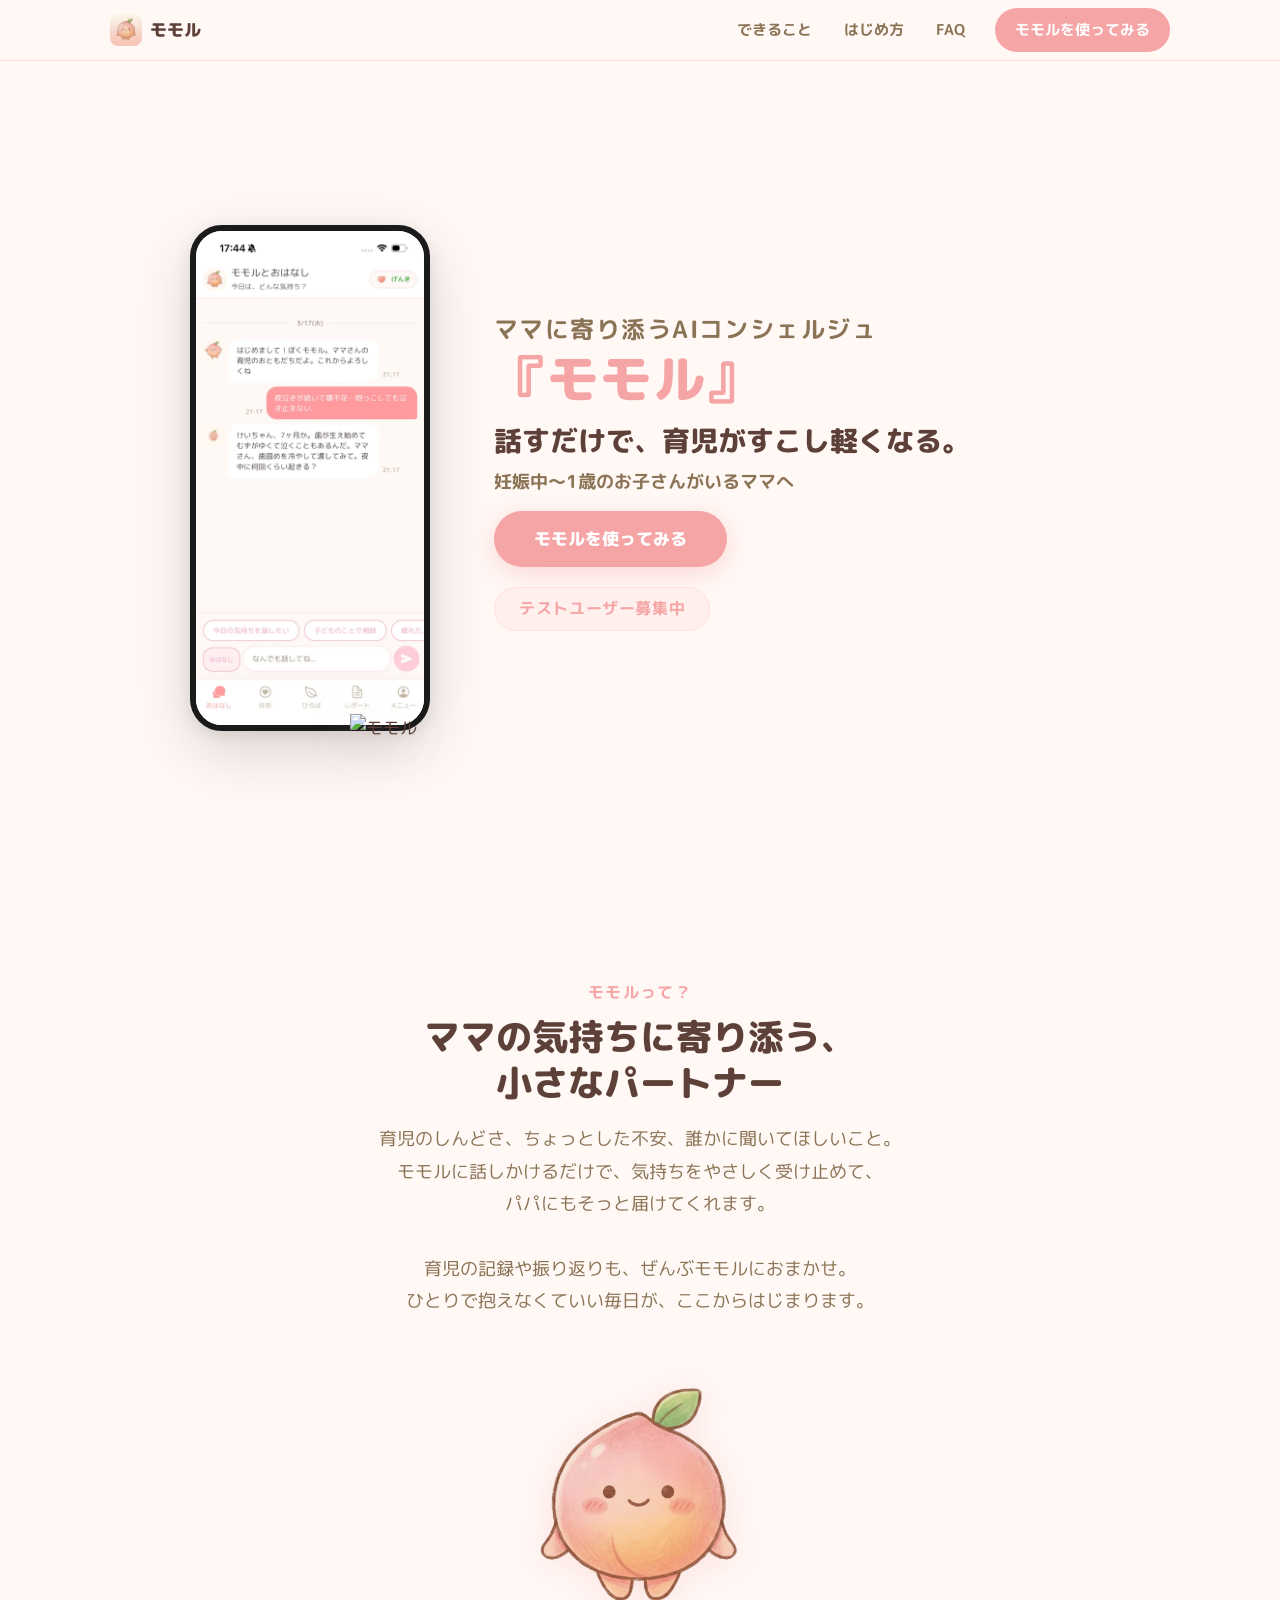
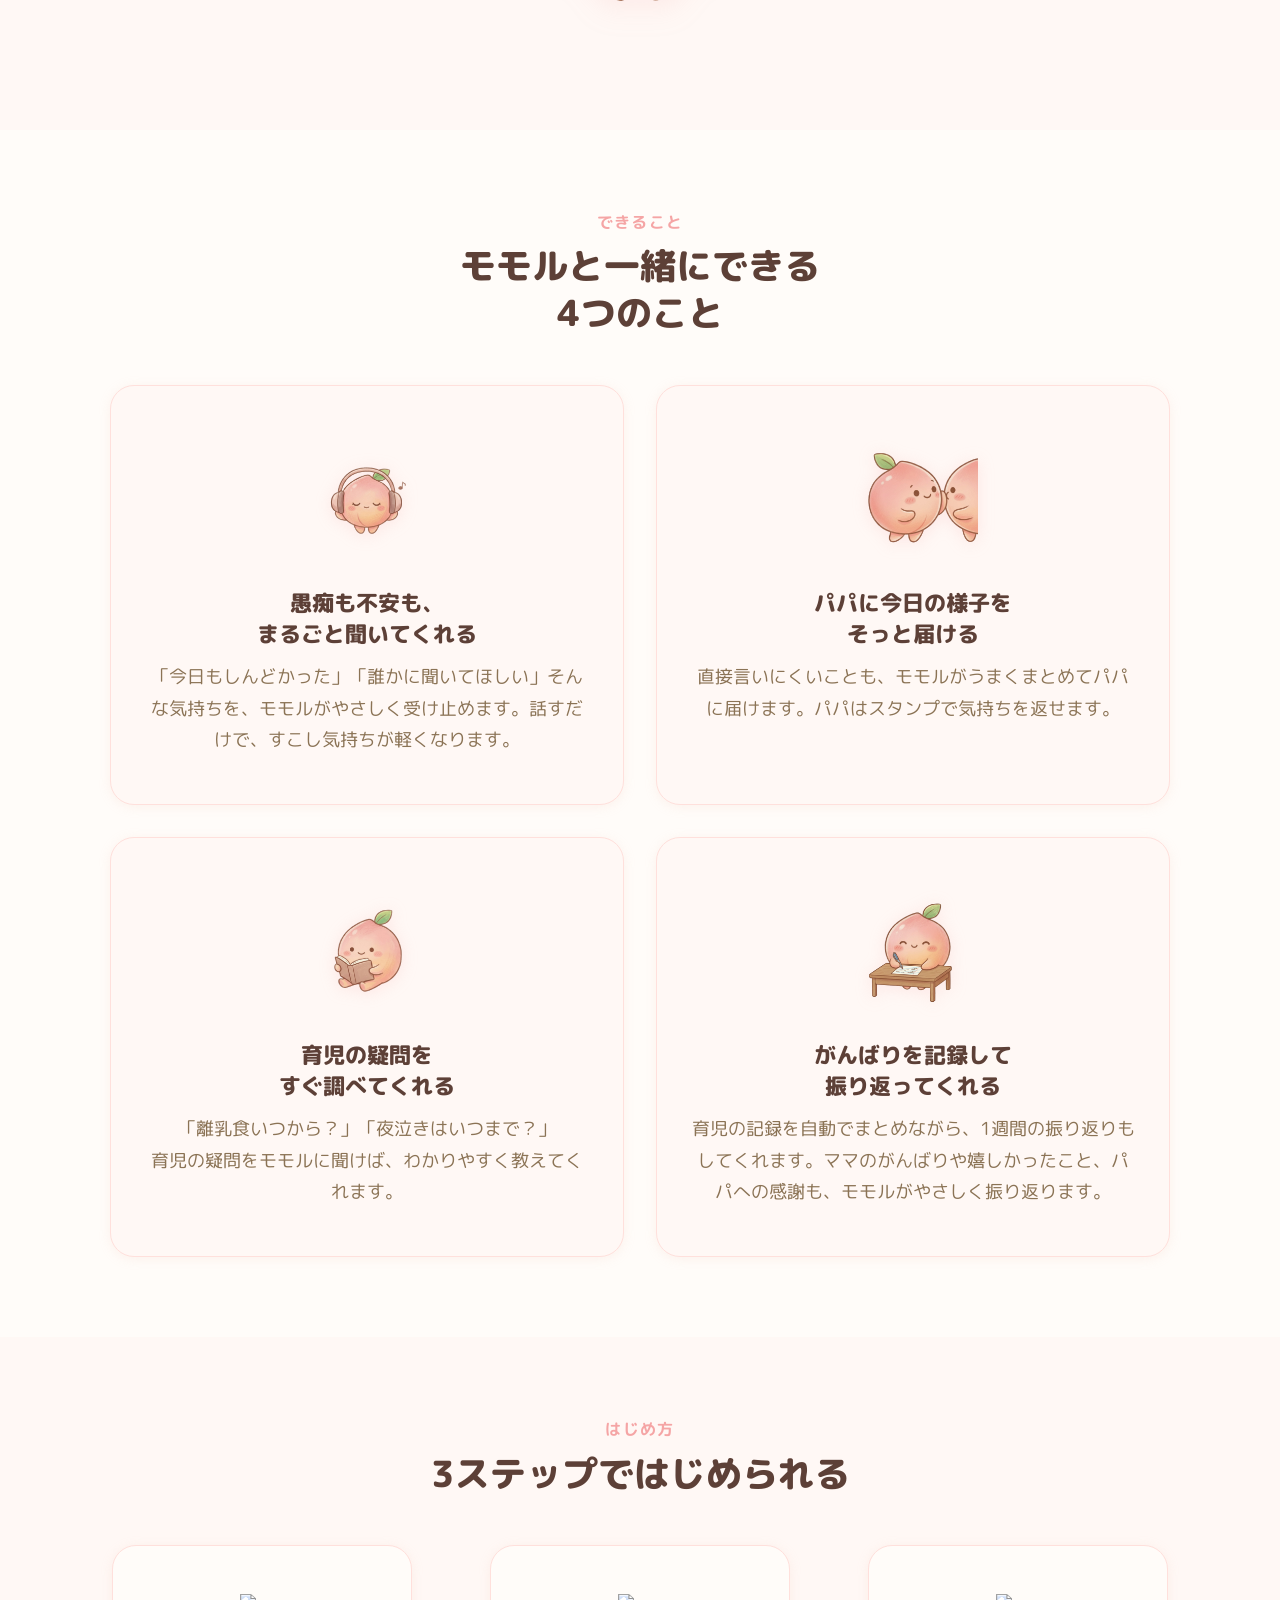
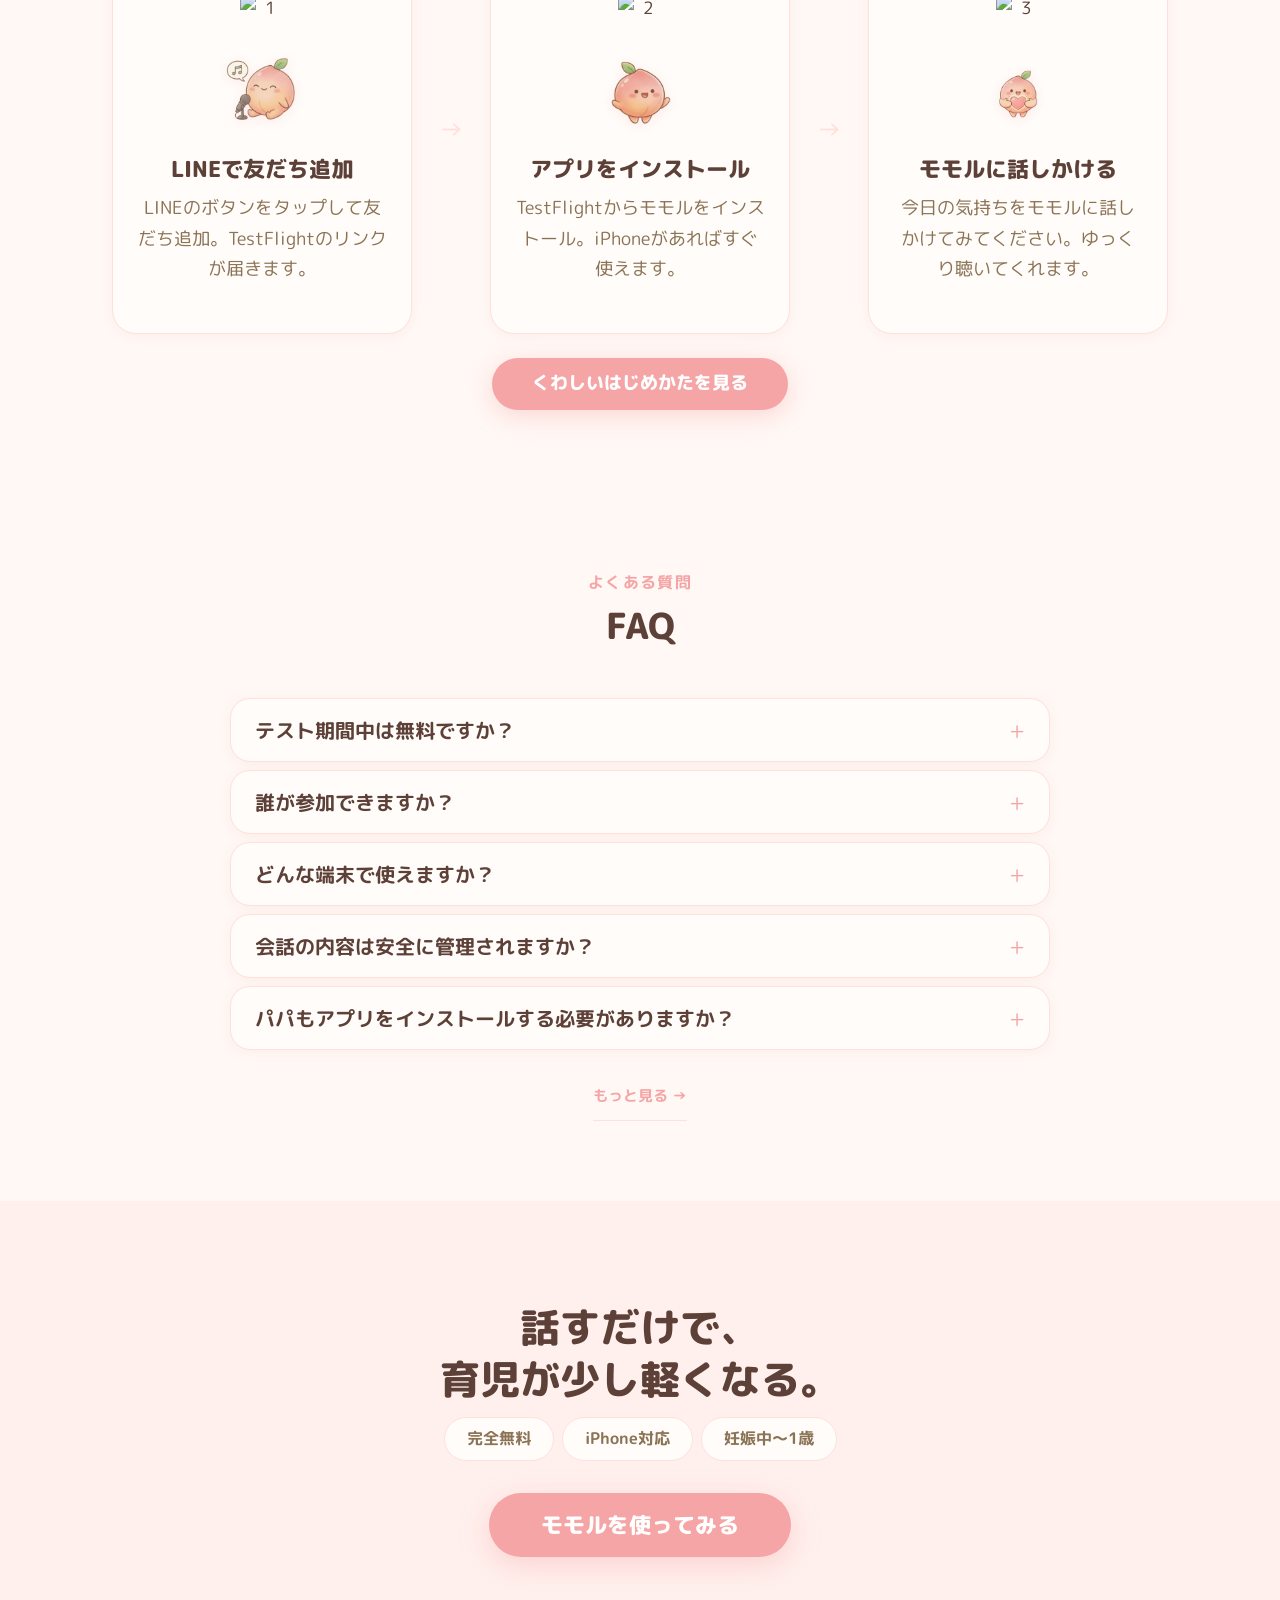
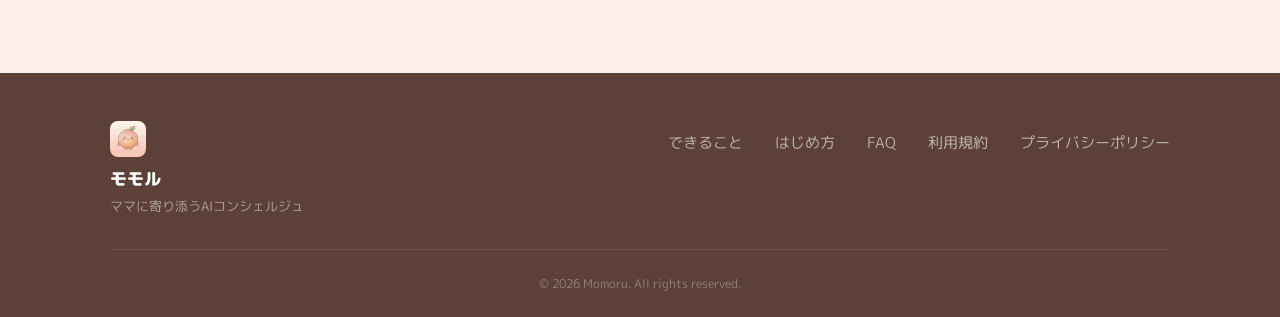
==== commit 0b67ac33: "PC版タイポグラフィ改善・ナビ統一・FAQ複数開閉対応 - PC版フォントサイズ拡大（FV/about/features/steps/FAQ/CTA/guide全セクション） - テストユーザー募集中" ====
--- a/index.html
+++ b/index.html
@@ -26,7 +26,7 @@
       </a>
       <div class="nav-links">
         <a href="#features" class="nav-link">できること</a>
-        <a href="#how-it-works" class="nav-link">使い方</a>
+        <a href="#how-it-works" class="nav-link">はじめ方</a>
         <a href="#faq" class="nav-link">FAQ</a>
       </div>
       <a href="/guide" class="nav-cta-btn">
@@ -38,7 +38,7 @@
     </div>
     <div class="mobile-menu" id="mobileMenu">
       <a href="#features" class="mobile-link">できること</a>
-      <a href="#how-it-works" class="mobile-link">使い方</a>
+      <a href="#how-it-works" class="mobile-link">はじめ方</a>
       <a href="#faq" class="mobile-link">FAQ</a>
       <a href="/guide" class="mobile-cta-btn">
         モモルを使ってみる
@@ -86,7 +86,6 @@
 
       <!-- 右カラム: テキスト＋CTA -->
       <div class="hero-col-right">
-        <div class="hero-test-badge">テストユーザー募集中</div>
         <p class="hero-label">ママに寄り添うAIコンシェルジュ</p>
         <h1 class="hero-title">『モモル』</h1>
         <p class="hero-catch">話すだけで、育児がすこし軽くなる。</p>
@@ -94,6 +93,7 @@
         <a href="/guide" class="hero-cta">
           モモルを使ってみる
         </a>
+        <div class="hero-test-badge">テストユーザー募集中</div>
       </div>
     </div>
   </section>
@@ -103,7 +103,7 @@
     <div class="section-inner">
       <p class="section-label section-label-center">モモルって？</p>
       <h2 class="about-title" style="text-align: center;">ママの気持ちに寄り添う、<br>小さなパートナー</h2>
-      <p class="about-desc" style="text-align: center;">育児のしんどさ、ちょっとした不安、誰かに聞いてほしいこと。モモルに話しかけるだけで、気持ちをやさしく受け止めて、パパにもそっと届けてくれます。育児の記録や振り返りも、ぜんぶモモルにおまかせ。ひとりで抱えなくていい毎日が、ここからはじまります。</p>
+      <p class="about-desc" style="text-align: center;">育児のしんどさ、ちょっとした不安、誰かに聞いてほしいこと。<br class="pc-br">モモルに話しかけるだけで、気持ちをやさしく受け止めて、<br class="pc-br">パパにもそっと届けてくれます。<br class="pc-br"><br class="pc-br">育児の記録や振り返りも、ぜんぶモモルにおまかせ。<br class="pc-br">ひとりで抱えなくていい毎日が、ここからはじまります。</p>
       <div class="about-momo-image">
         <img src="images/momo_face1.png" alt="モモル" class="about-momo-img">
       </div>
@@ -165,7 +165,7 @@
   <!-- 使い方（3ステップ） -->
   <section class="how-it-works" id="how-it-works">
     <div class="section-inner">
-      <p class="section-label section-label-center">使い方</p>
+      <p class="section-label section-label-center">はじめ方</p>
       <h2 class="section-title section-title-center">3ステップではじめられる</h2>
       <div class="steps-wrap">
         <div class="steps-grid">
@@ -209,7 +209,7 @@
 
         </div>
         <div class="steps-cta">
-          <a href="/guide" class="steps-guide-link">くわしいはじめかたを見る →</a>
+          <a href="/guide" class="steps-guide-btn">くわしいはじめかたを見る</a>
         </div>
       </div>
     </div>
@@ -313,7 +313,7 @@
         </div>
         <div class="footer-links">
           <a href="#features">できること</a>
-          <a href="#how-it-works">使い方</a>
+          <a href="#how-it-works">はじめ方</a>
           <a href="#faq">FAQ</a>
           <a href="/terms">利用規約</a>
           <a href="/privacy">プライバシーポリシー</a>
--- a/style.css
+++ b/style.css
@@ -97,6 +97,7 @@
 }
 img { max-width: 100%; height: auto; display: block; }
 a { text-decoration: none; color: inherit; }
+.pc-br { display: none; } /* PC版のみ表示される改行 */
 
 /* ============ ナビバー（全ページ共通） ============ */
 .navbar {
@@ -606,6 +607,26 @@
   transition: color 0.2s;
 }
 .steps-guide-link:hover { color: var(--primary-dark); }
+
+/* くわしいはじめかたボタン（ベーススタイル） */
+.steps-guide-btn {
+  display: inline-flex;
+  align-items: center;
+  padding: 0 32px;
+  height: 48px;
+  background: var(--primary);
+  color: #fff;
+  border-radius: var(--r-pill);
+  font-size: var(--text-subhead); /* 15px */
+  font-weight: 800;
+  box-shadow: 0 6px 24px rgba(245,165,165,0.4);
+  transition: background 0.2s, transform 0.15s, box-shadow 0.2s;
+}
+.steps-guide-btn:hover {
+  background: var(--primary-dark);
+  transform: translateY(-2px);
+  box-shadow: 0 10px 32px rgba(245,165,165,0.5);
+}
 
 /* ============ テスターの声 ============ */
 .testimonials {
@@ -1166,6 +1187,9 @@
     --max-width: 1100px;
   }
 
+  /* PC版の改行を表示 */
+  .pc-br { display: inline; }
+
   /* ============ ヒーロー2カラムレイアウト（PC版） ============ */
   .hero {
     min-height: 100dvh;
@@ -1205,6 +1229,22 @@
   }
   .hero-momo-side-img {
     width: 140px;
+  }
+
+  /* ヒーローテキストサイズ拡大 */
+  .hero-label {
+    font-size: 24px;
+  }
+  .hero-catch {
+    font-size: 28px;
+  }
+  .hero-target {
+    font-size: 18px;
+  }
+  .hero-test-badge {
+    font-size: 16px;
+    padding: 8px 24px;
+    margin-top: var(--space-xs);
   }
 
   /* 装飾イラストを中央エリアに寄せる */
@@ -1231,6 +1271,25 @@
   .cta-deco-cloud-l { left: 8%; }
   .cta-deco-cloud-r { right: 8%; }
 
+  /* セクション共通: ラベルとタイトルを拡大 */
+  .section-label {
+    font-size: 16px;
+  }
+  .section-title {
+    font-size: 36px;
+  }
+
+  /* aboutセクション: テキスト拡大 */
+  .about-title {
+    font-size: 36px;
+  }
+  .about-desc {
+    font-size: 18px;
+    max-width: 700px;
+    margin-left: auto;
+    margin-right: auto;
+  }
+
   /* aboutセクション: イラストを大きく */
   .about-img {
     width: clamp(180px, 24vw, 240px);
@@ -1252,11 +1311,11 @@
     margin-bottom: var(--space-lg); /* 24px */
   }
   .feature-title {
-    font-size: var(--text-title3); /* 20px */
+    font-size: 22px;
     margin-bottom: var(--space-sm); /* 12px */
   }
   .feature-desc {
-    font-size: var(--text-body); /* 17px */
+    font-size: 18px;
   }
 
   /* 使い方: ステップカードを広く */
@@ -1273,19 +1332,80 @@
     margin-bottom: var(--space-md); /* 16px */
   }
   .step-title {
-    font-size: var(--text-title3); /* 20px */
+    font-size: 22px;
   }
   .step-desc {
-    font-size: var(--text-body); /* 17px */
+    font-size: 18px;
+  }
+
+  /* 「くわしいはじめかたを見る」ボタン化 */
+  .steps-guide-btn {
+    display: inline-flex;
+    align-items: center;
+    gap: 10px;
+    padding: 0 40px;
+    height: 52px;
+    background: var(--primary);
+    color: #fff;
+    border-radius: var(--r-pill);
+    font-size: 18px;
+    font-weight: 800;
+    box-shadow: 0 6px 24px rgba(245,165,165,0.4);
+    transition: background 0.2s, transform 0.15s, box-shadow 0.2s;
+  }
+  .steps-guide-btn:hover {
+    background: var(--primary-dark);
+    transform: translateY(-2px);
+    box-shadow: 0 10px 32px rgba(245,165,165,0.5);
   }
   .step-arrow {
     font-size: 26px;
     padding: 0 14px;
   }
 
-  /* FAQ: 幅を広げる */
+  /* FAQ: 幅を広げる＋テキスト拡大 */
   .faq-list {
     max-width: 820px;
+  }
+  .faq-question {
+    font-size: 20px;
+  }
+  .faq-answer p {
+    font-size: 17px;
+  }
+
+  /* CTAセクション: テキスト拡大 */
+  .cta-title {
+    font-size: 40px;
+  }
+  .cta-badge {
+    font-size: 16px;
+    padding: 8px 22px;
+  }
+  .cta-btn {
+    font-size: 22px;
+    height: 64px;
+    padding: 0 52px;
+  }
+
+  /* ガイドページ: テキスト拡大 */
+  .subpage-hero h1 {
+    font-size: 34px;
+  }
+  .subpage-hero p {
+    font-size: 17px;
+  }
+  .guide-step h3 {
+    font-size: 24px;
+  }
+  .guide-step p {
+    font-size: 17px;
+  }
+  .guide-help h3 {
+    font-size: 24px;
+  }
+  .guide-help p {
+    font-size: 17px;
   }
 
   /* フッター: リンク間隔を広げる */
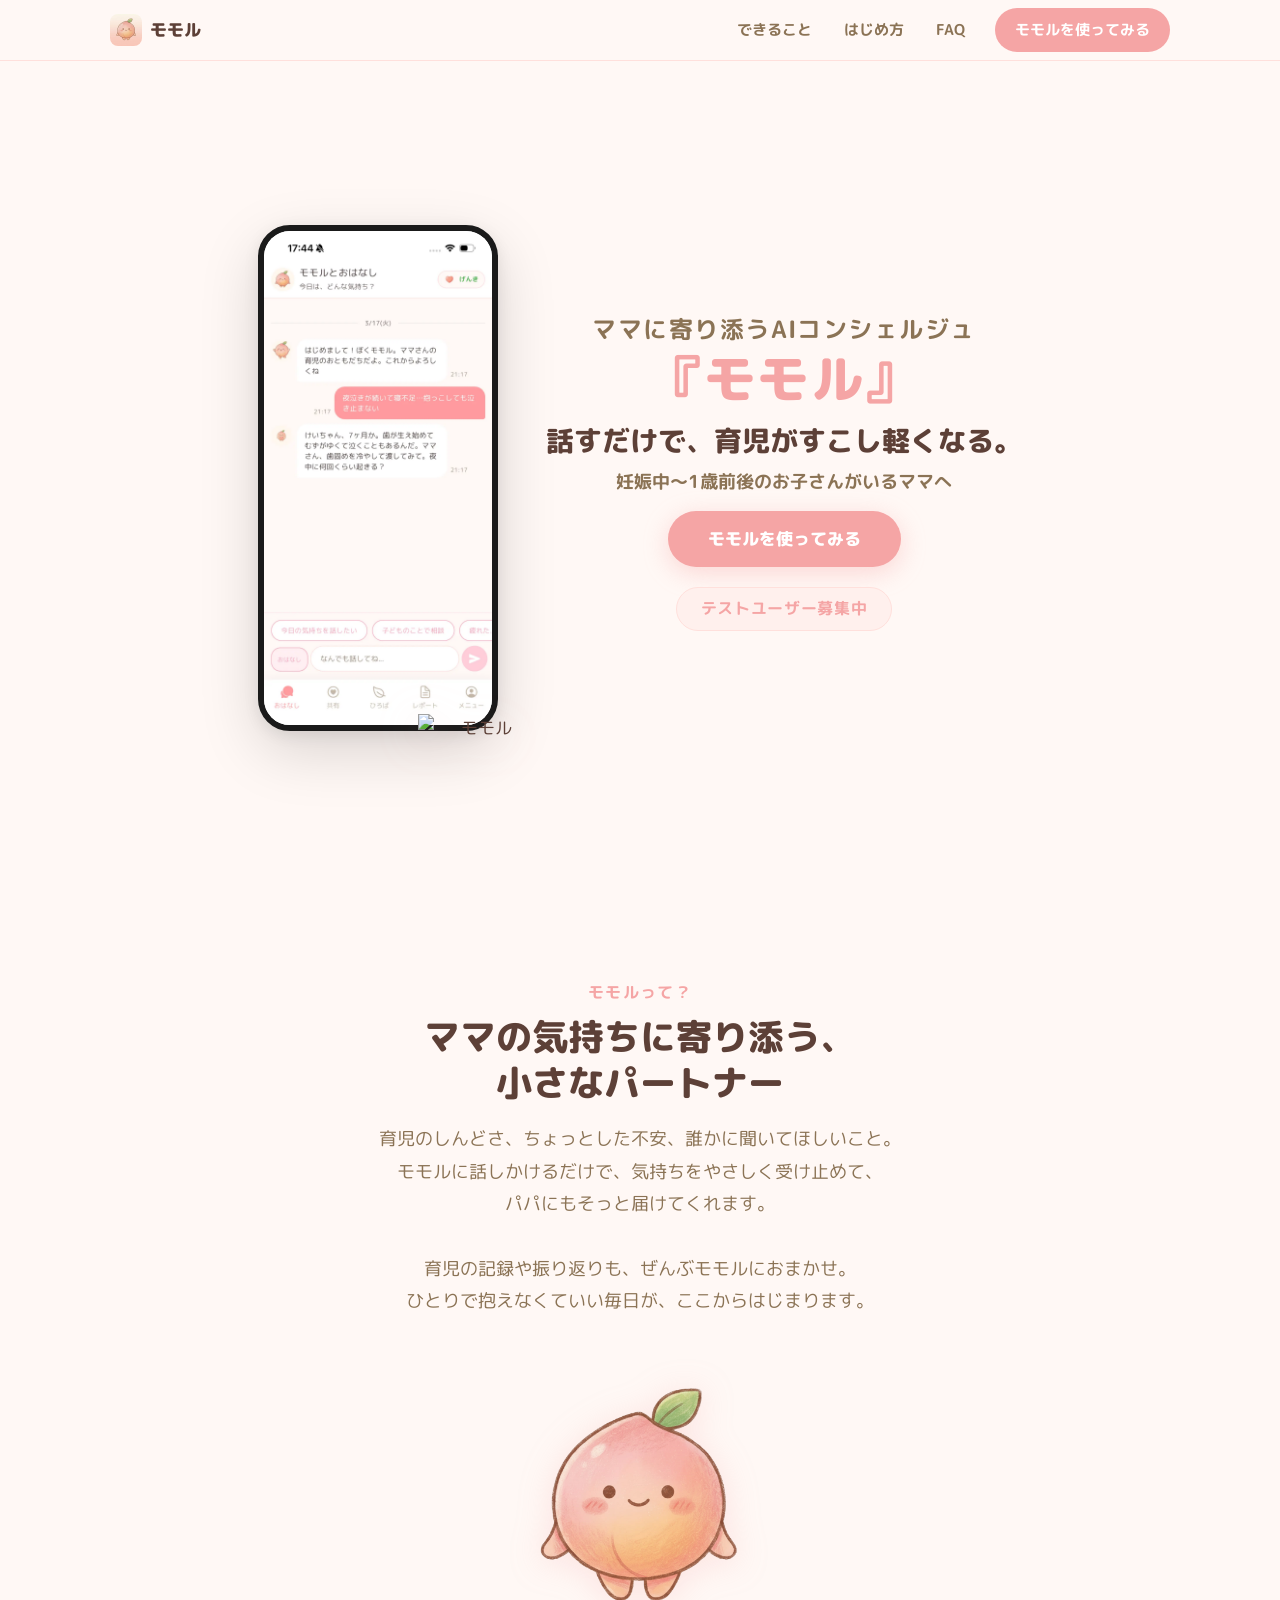
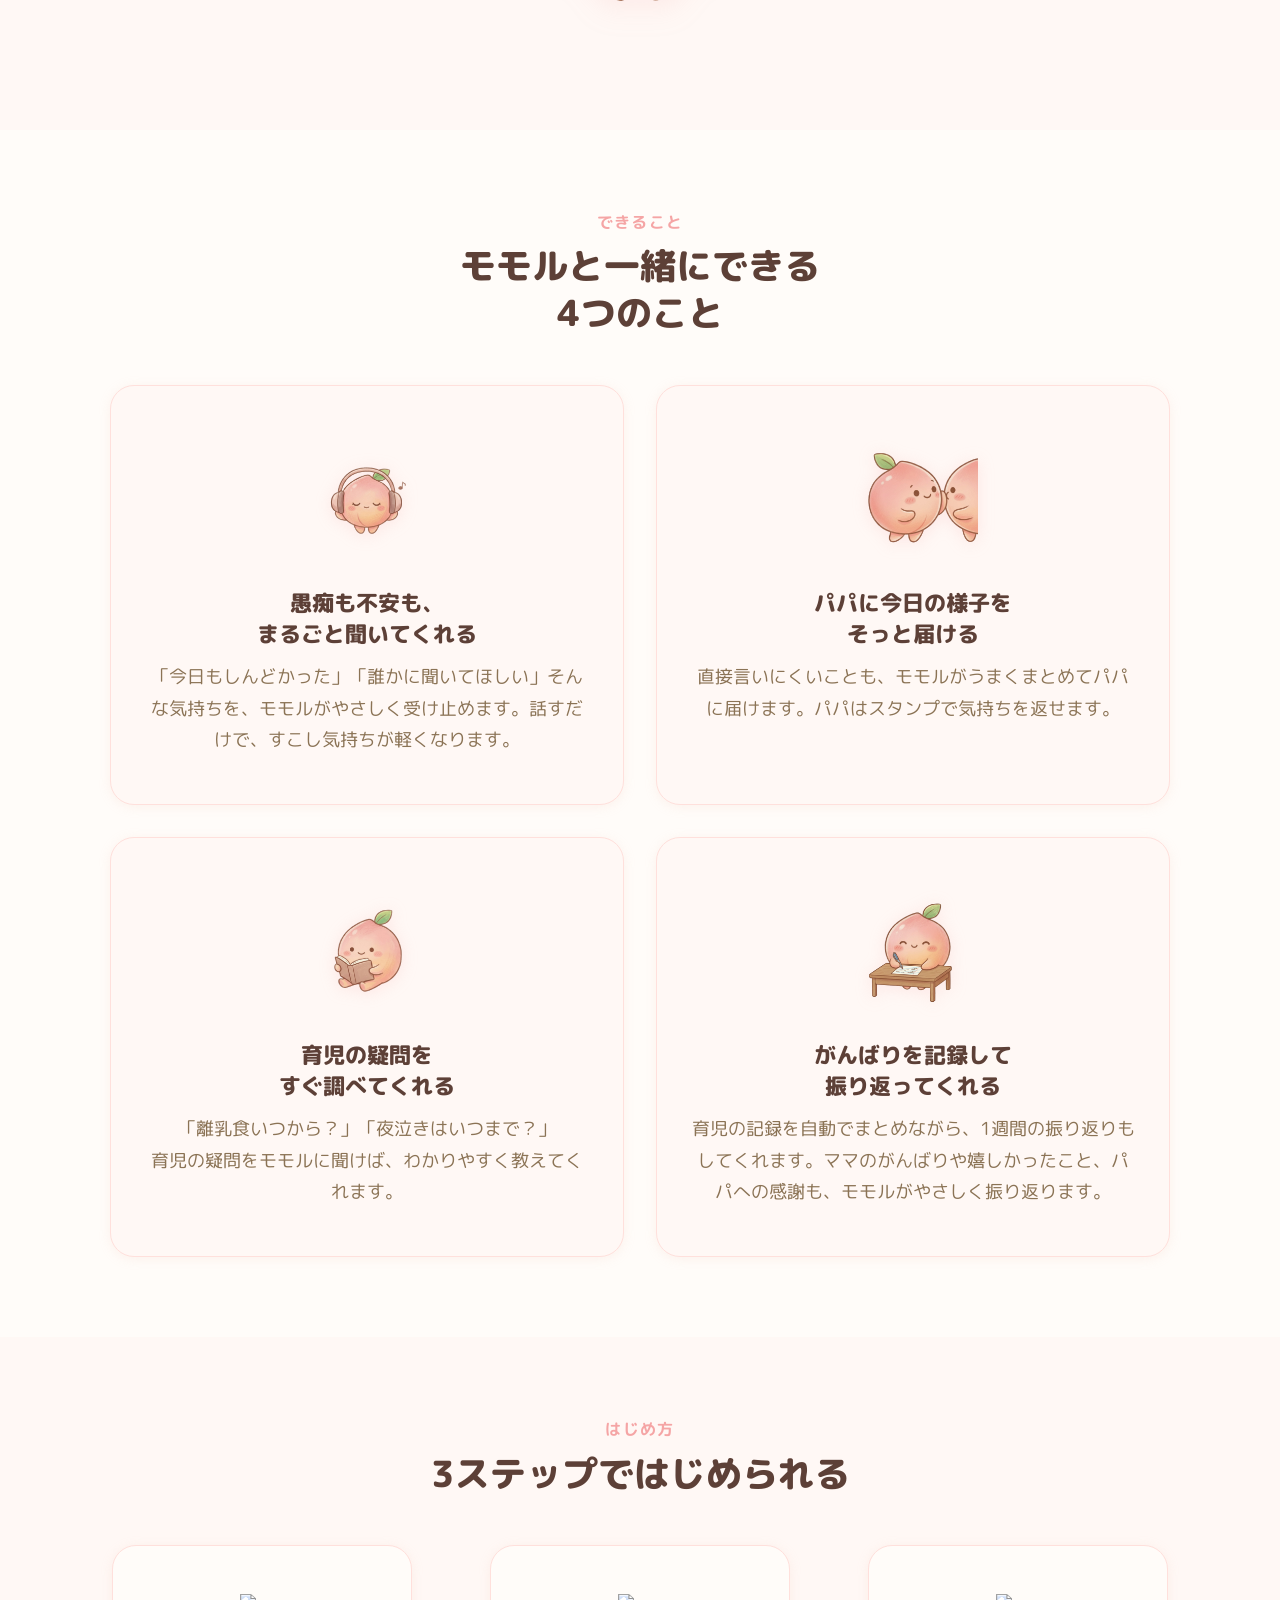
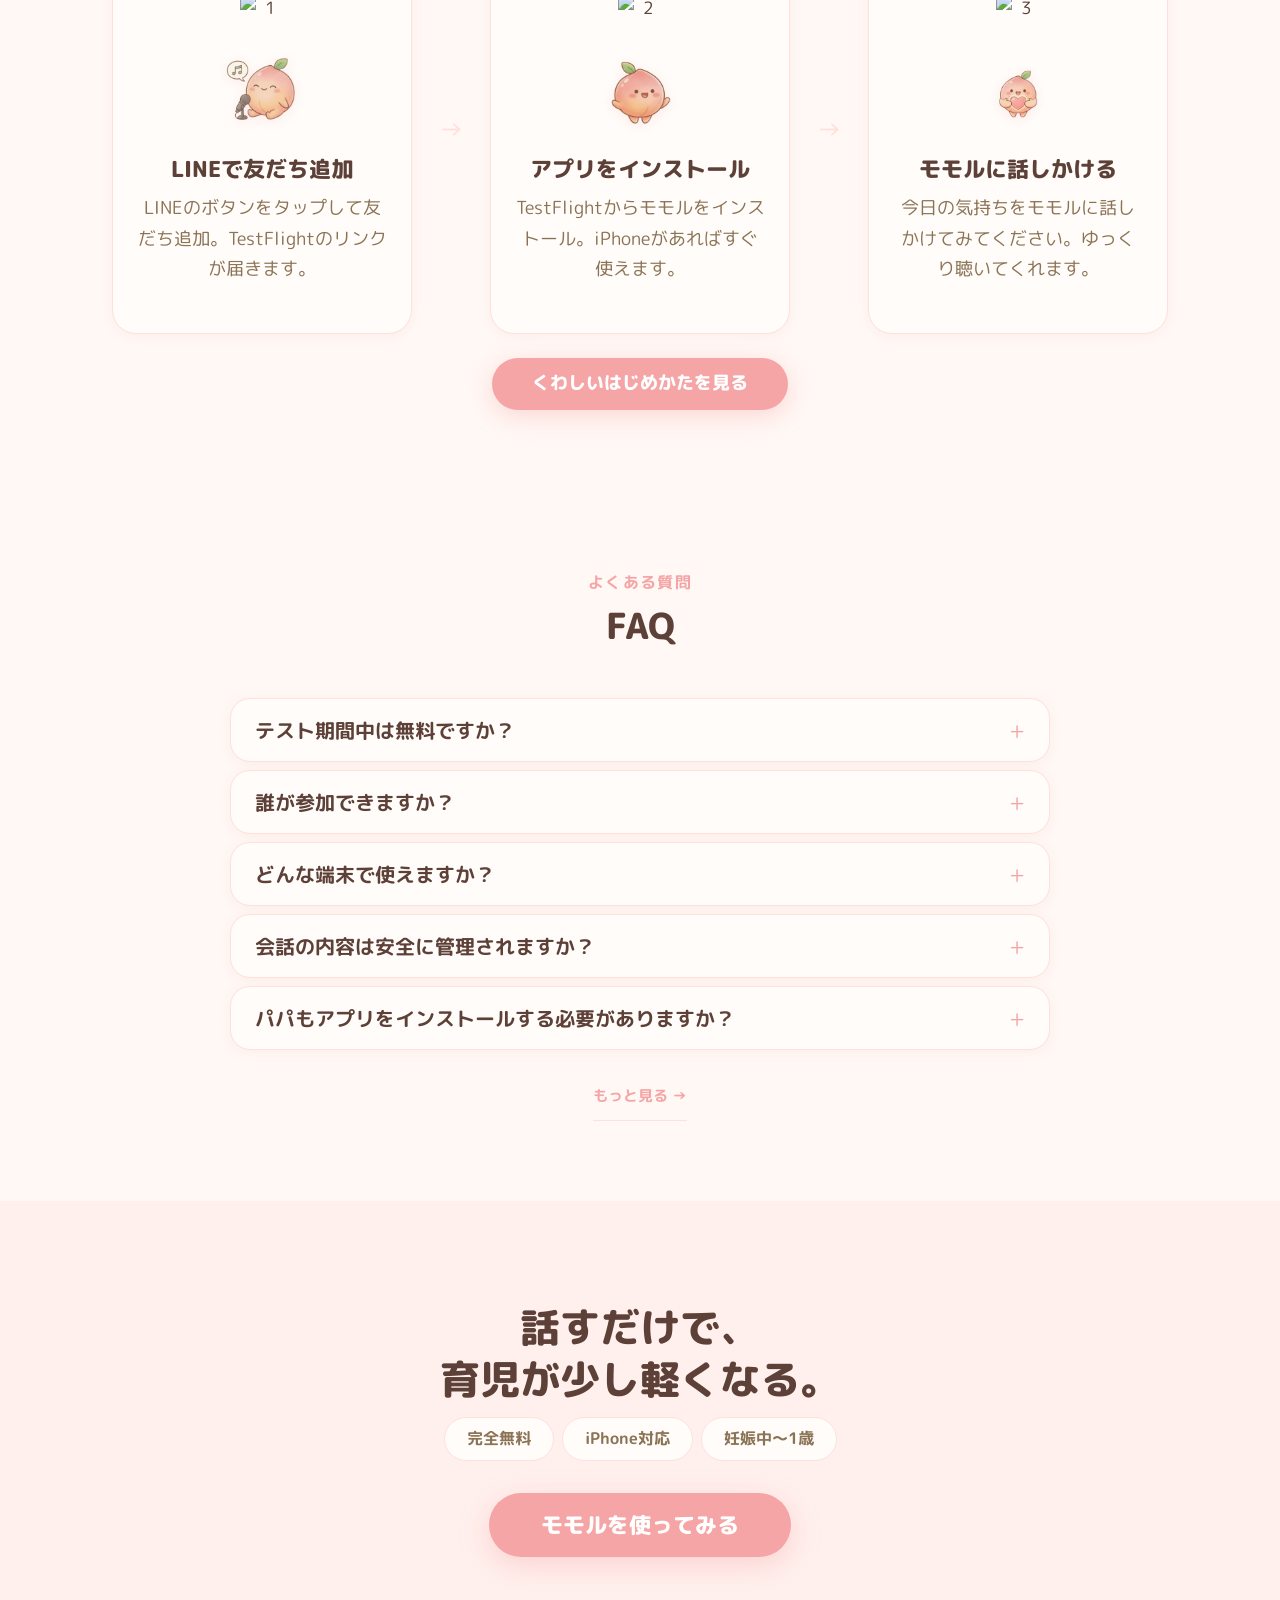
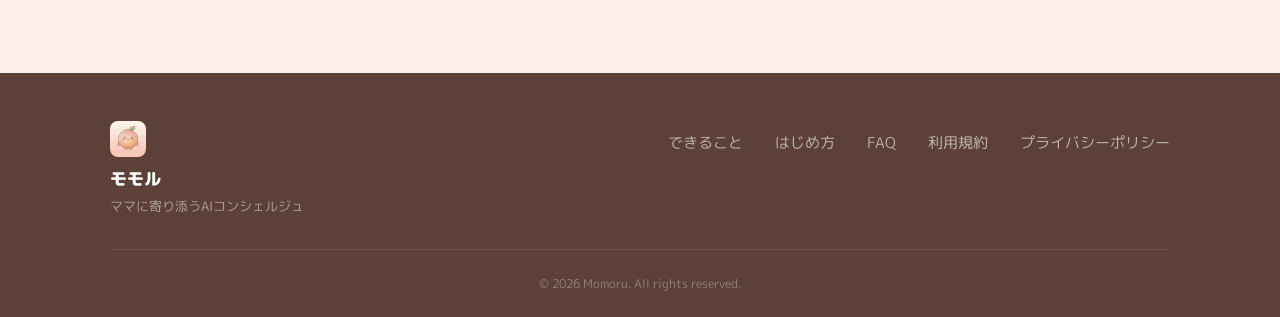
==== commit f32a1b81: "fix: 「妊娠中～1歳」→「妊娠中～1歳前後」に修正" ====
--- a/index.html
+++ b/index.html
@@ -89,7 +89,7 @@
         <p class="hero-label">ママに寄り添うAIコンシェルジュ</p>
         <h1 class="hero-title">『モモル』</h1>
         <p class="hero-catch">話すだけで、育児がすこし軽くなる。</p>
-        <p class="hero-target">妊娠中～1歳のお子さんがいるママへ</p>
+        <p class="hero-target">妊娠中～1歳前後のお子さんがいるママへ</p>
         <a href="/guide" class="hero-cta">
           モモルを使ってみる
         </a>
--- a/style.css
+++ b/style.css
@@ -276,13 +276,14 @@
   position: absolute;
   pointer-events: none;
   user-select: none;
-}
-
-/* 雲 */
-.deco-cloud-tl { top: 6%;  left: 2%;   width: 130px; animation: floatSlow 9s ease-in-out infinite; }
-.deco-cloud-tr { top: 10%; right: 3%;  width: 110px; animation: floatSlow 11s ease-in-out infinite 2s; }
-.deco-cloud-bl { bottom: 18%; left: 4%;  width: 90px;  animation: floatSlow 8s ease-in-out infinite 1s; }
-.deco-cloud-br { bottom: 22%; right: 3%; width: 120px; animation: floatSlow 10s ease-in-out infinite 3s; }
+  opacity: 0.45;
+}
+
+/* 雲 — 大きめにして端からはみ出させ、自然な奥行き感を出す */
+.deco-cloud-tl { top: 2%;  left: -3%;  width: 180px; animation: floatSlow 12s ease-in-out infinite; }
+.deco-cloud-tr { top: 6%;  right: -4%; width: 160px; animation: floatSlow 14s ease-in-out infinite 3s; }
+.deco-cloud-bl { bottom: 14%; left: -2%; width: 120px; animation: floatSlow 11s ease-in-out infinite 1s; }
+.deco-cloud-br { bottom: 18%; right: -3%; width: 150px; animation: floatSlow 13s ease-in-out infinite 4s; }
 
 /* 星 */
 .deco-star-tl  { top: 14%; left: 10%;  width: 34px; animation: twinkle 3s ease-in-out infinite; }
@@ -292,19 +293,19 @@
 .deco-star-bl  { bottom: 32%; left: 9%;  width: 20px; animation: twinkle 4s ease-in-out infinite 1.5s; }
 .deco-star-br  { bottom: 28%; right: 11%; width: 24px; animation: twinkle 3s ease-in-out infinite 0.8s; }
 
-/* 植物・装飾 */
-.deco-leaf-l  { bottom: 0; left: 0;  width: 90px;  }
-.deco-leaf-r  { bottom: 0; right: 0; width: 90px;  }
-.deco-berry   { top: 52%; left: 2%;  width: 64px;  }
-.deco-flower  { top: 38%; right: 3%; width: 44px; animation: twinkle 6s ease-in-out infinite; }
+/* 植物・装飾 — opacityを少し上げて存在感を保ちつつ馴染ませる */
+.deco-leaf-l  { bottom: 0; left: -1%;  width: 100px; opacity: 0.5; }
+.deco-leaf-r  { bottom: 0; right: -1%; width: 100px; opacity: 0.5; }
+.deco-berry   { top: 52%; left: 1%;   width: 60px;  opacity: 0.4; }
+.deco-flower  { top: 38%; right: 2%;  width: 40px;  opacity: 0.35; animation: twinkle 8s ease-in-out infinite; }
 
 @keyframes floatSlow {
   0%, 100% { transform: translateY(0); }
-  50% { transform: translateY(-10px); }
+  50% { transform: translateY(-6px); }
 }
 @keyframes twinkle {
   0%, 100% { opacity: 1; transform: scale(1); }
-  50% { opacity: 0.55; transform: scale(0.82); }
+  50% { opacity: 0.65; transform: scale(0.9); }
 }
 @keyframes float {
   0%, 100% { transform: translateY(0); }
@@ -1201,10 +1202,10 @@
     flex-direction: row;
     align-items: center;
     justify-content: center;
-    text-align: left;
+    text-align: center;
     max-width: 900px;
-    gap: var(--space-3xl); /* 64px */
-    width: 100%;
+    gap: var(--space-2xl); /* 48px */
+    width: auto;
     margin: 0 auto;
   }
 
@@ -1217,10 +1218,10 @@
   }
 
   .hero-col-right {
-    flex: 1;
+    flex: 0 1 auto;
     display: flex;
     flex-direction: column;
-    align-items: flex-start;
+    align-items: center;
   }
 
   /* ヒーローのモックアップを大きく */
@@ -1247,21 +1248,21 @@
     margin-top: var(--space-xs);
   }
 
-  /* 装飾イラストを中央エリアに寄せる */
-  .deco-cloud-tl { left: 10%; }
-  .deco-cloud-tr { right: 10%; }
-  .deco-cloud-bl { left: 12%; }
-  .deco-cloud-br { right: 10%; }
-  .deco-star-tl  { left: 16%; }
-  .deco-star-tr  { right: 18%; }
-  .deco-star-ml  { left: 12%; }
-  .deco-star-mr  { right: 14%; }
-  .deco-star-bl  { left: 15%; }
-  .deco-star-br  { right: 16%; }
-  .deco-berry    { left: 10%; }
-  .deco-flower   { right: 10%; }
-  .deco-leaf-l   { left: 8%; }
-  .deco-leaf-r   { right: 8%; }
+  /* 装飾イラストを端に寄せて自然にはみ出させる */
+  .deco-cloud-tl { left: -2%;  width: 200px; }
+  .deco-cloud-tr { right: -3%; width: 180px; }
+  .deco-cloud-bl { left: -1%;  width: 140px; }
+  .deco-cloud-br { right: -2%; width: 170px; }
+  .deco-star-tl  { left: 14%; }
+  .deco-star-tr  { right: 16%; }
+  .deco-star-ml  { left: 10%; }
+  .deco-star-mr  { right: 12%; }
+  .deco-star-bl  { left: 13%; }
+  .deco-star-br  { right: 14%; }
+  .deco-berry    { left: 2%; }
+  .deco-flower   { right: 3%; }
+  .deco-leaf-l   { left: -1%; width: 110px; }
+  .deco-leaf-r   { right: -1%; width: 110px; }
 
   /* CTAセクション装飾も中央寄せ */
   .cta-deco-star-l  { left: 12%; }
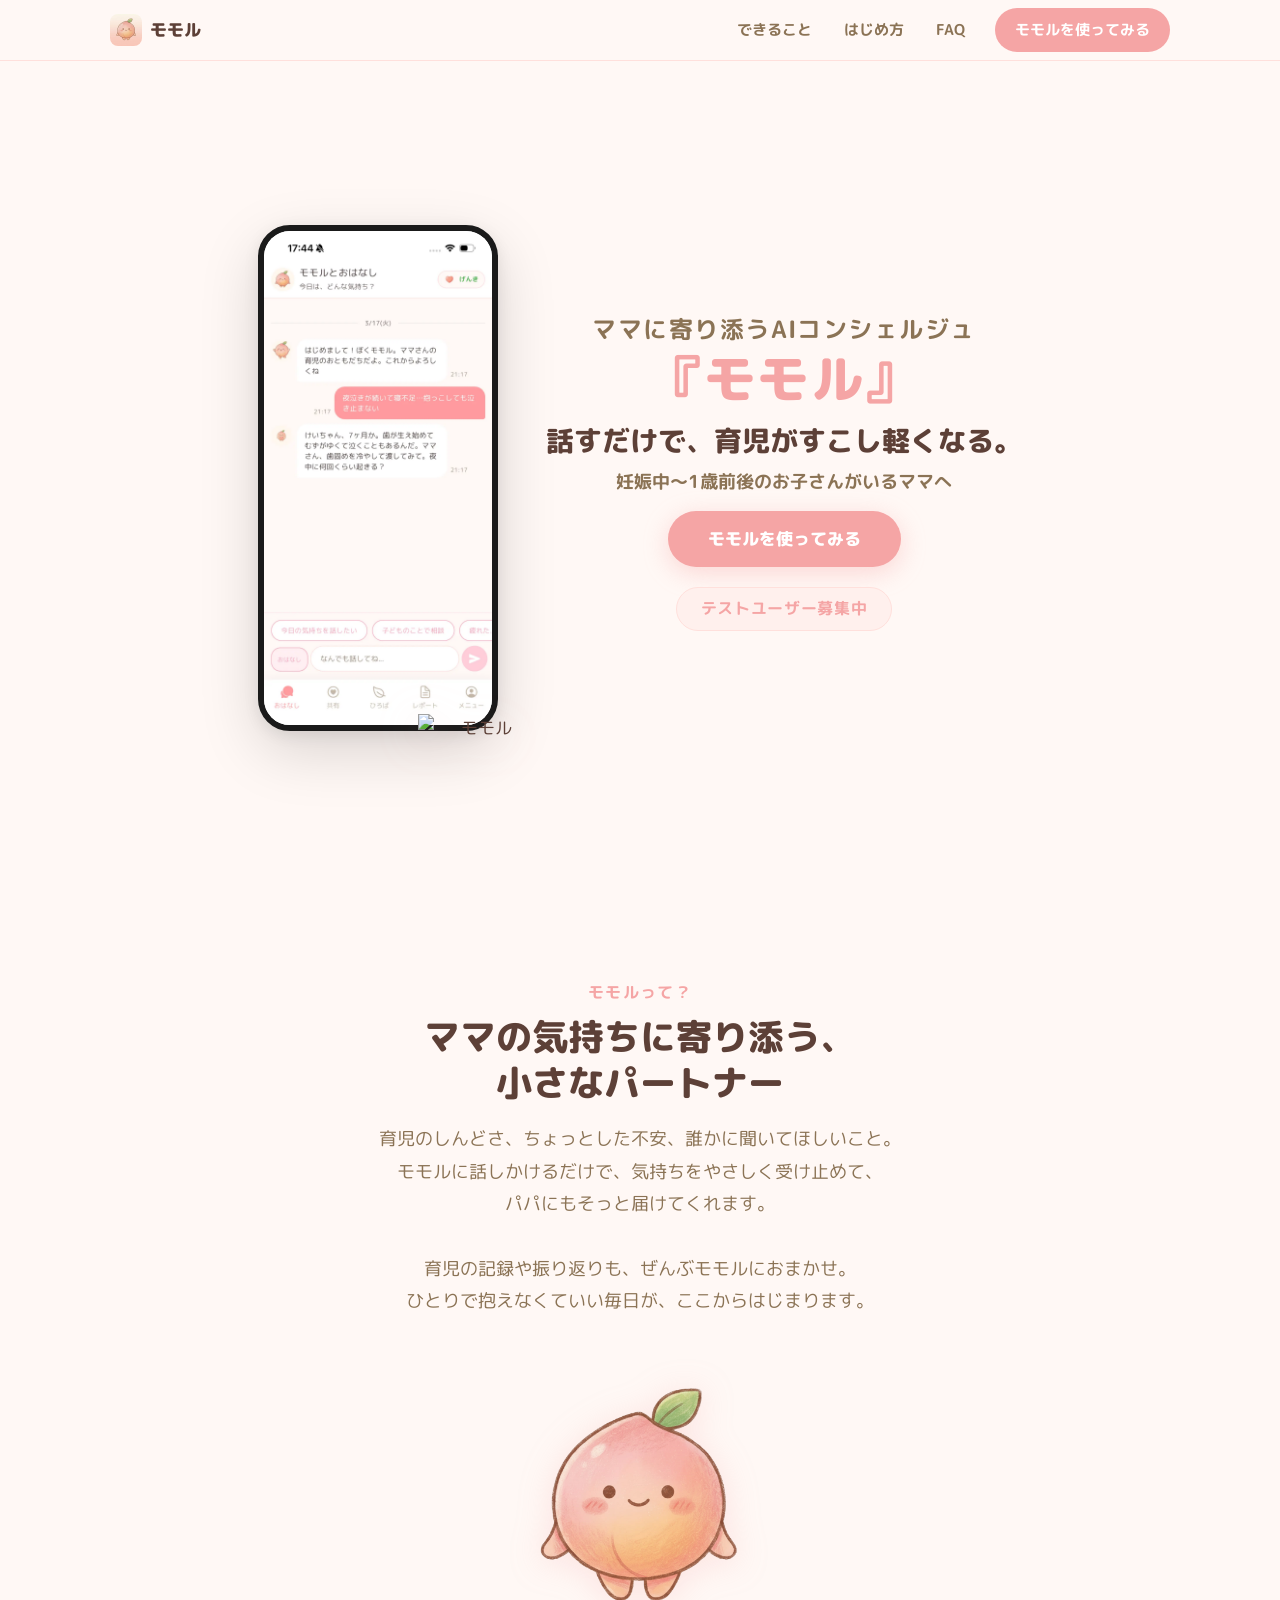
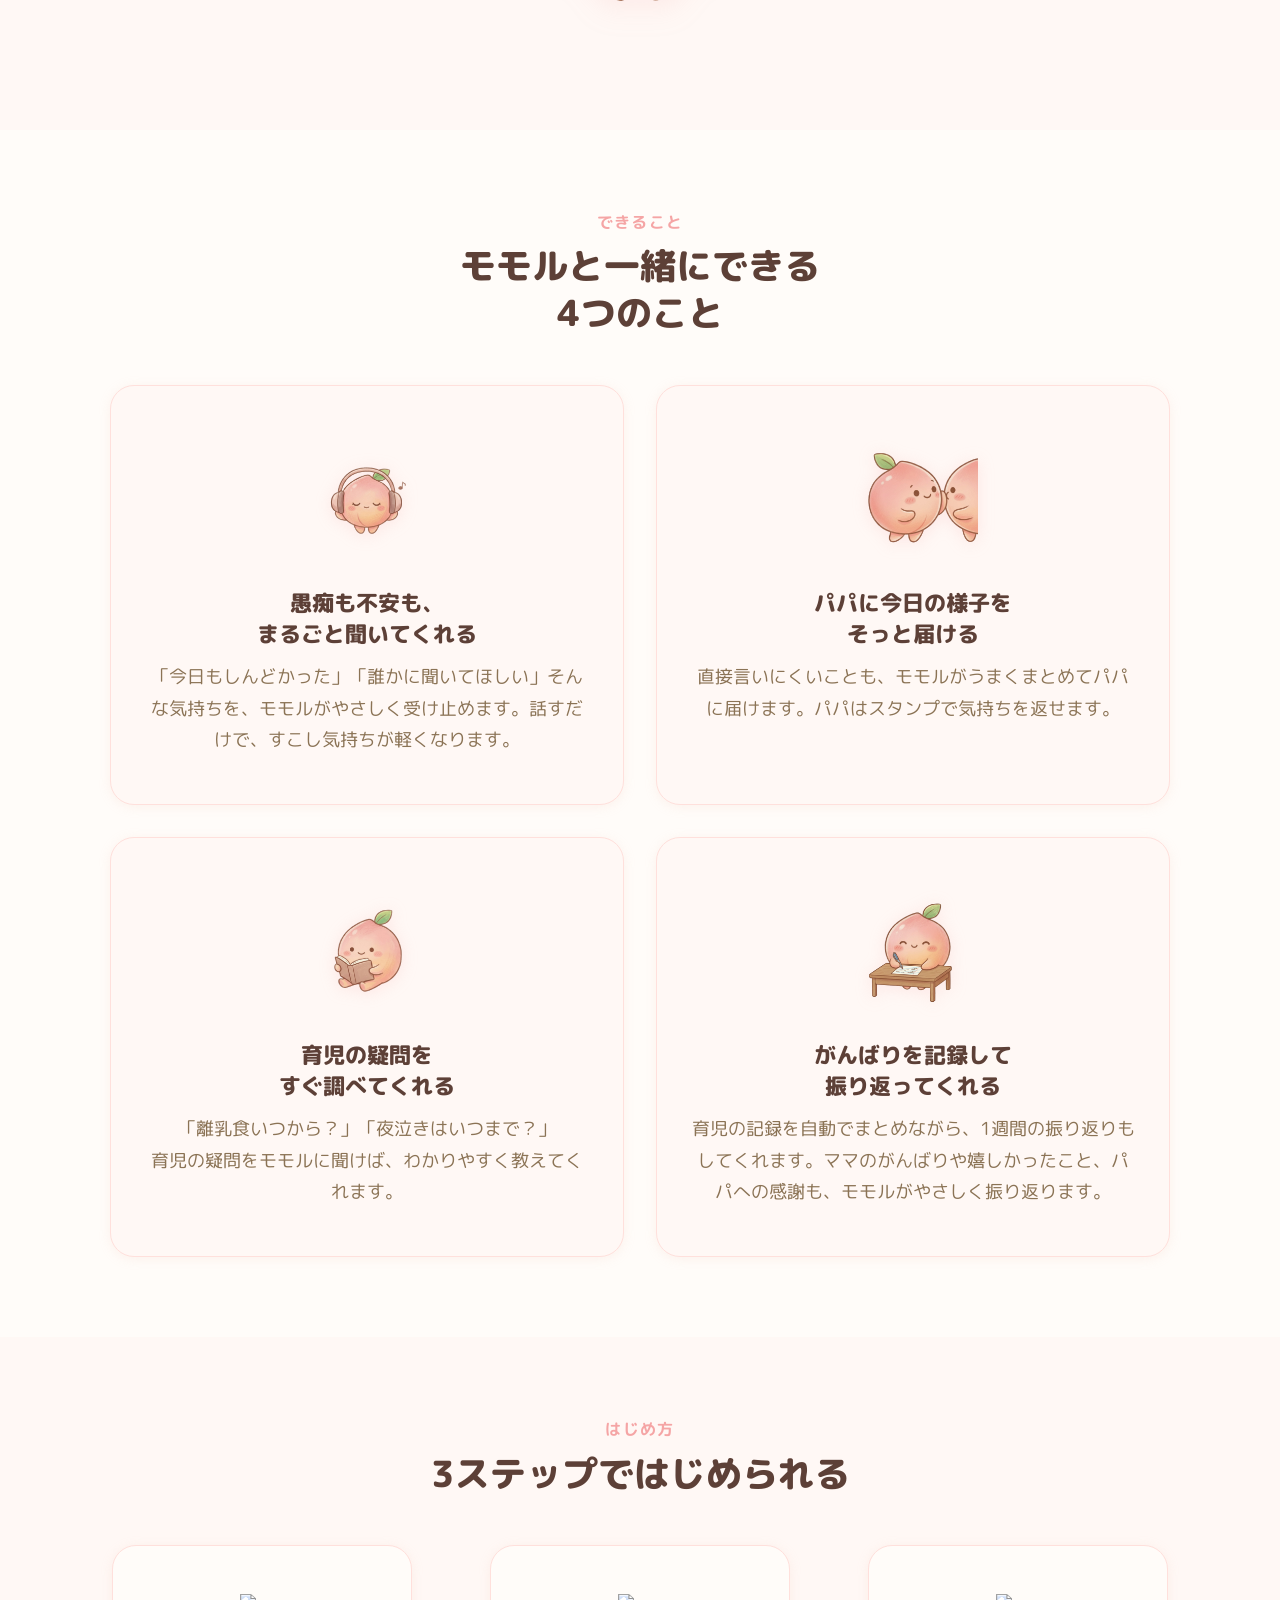
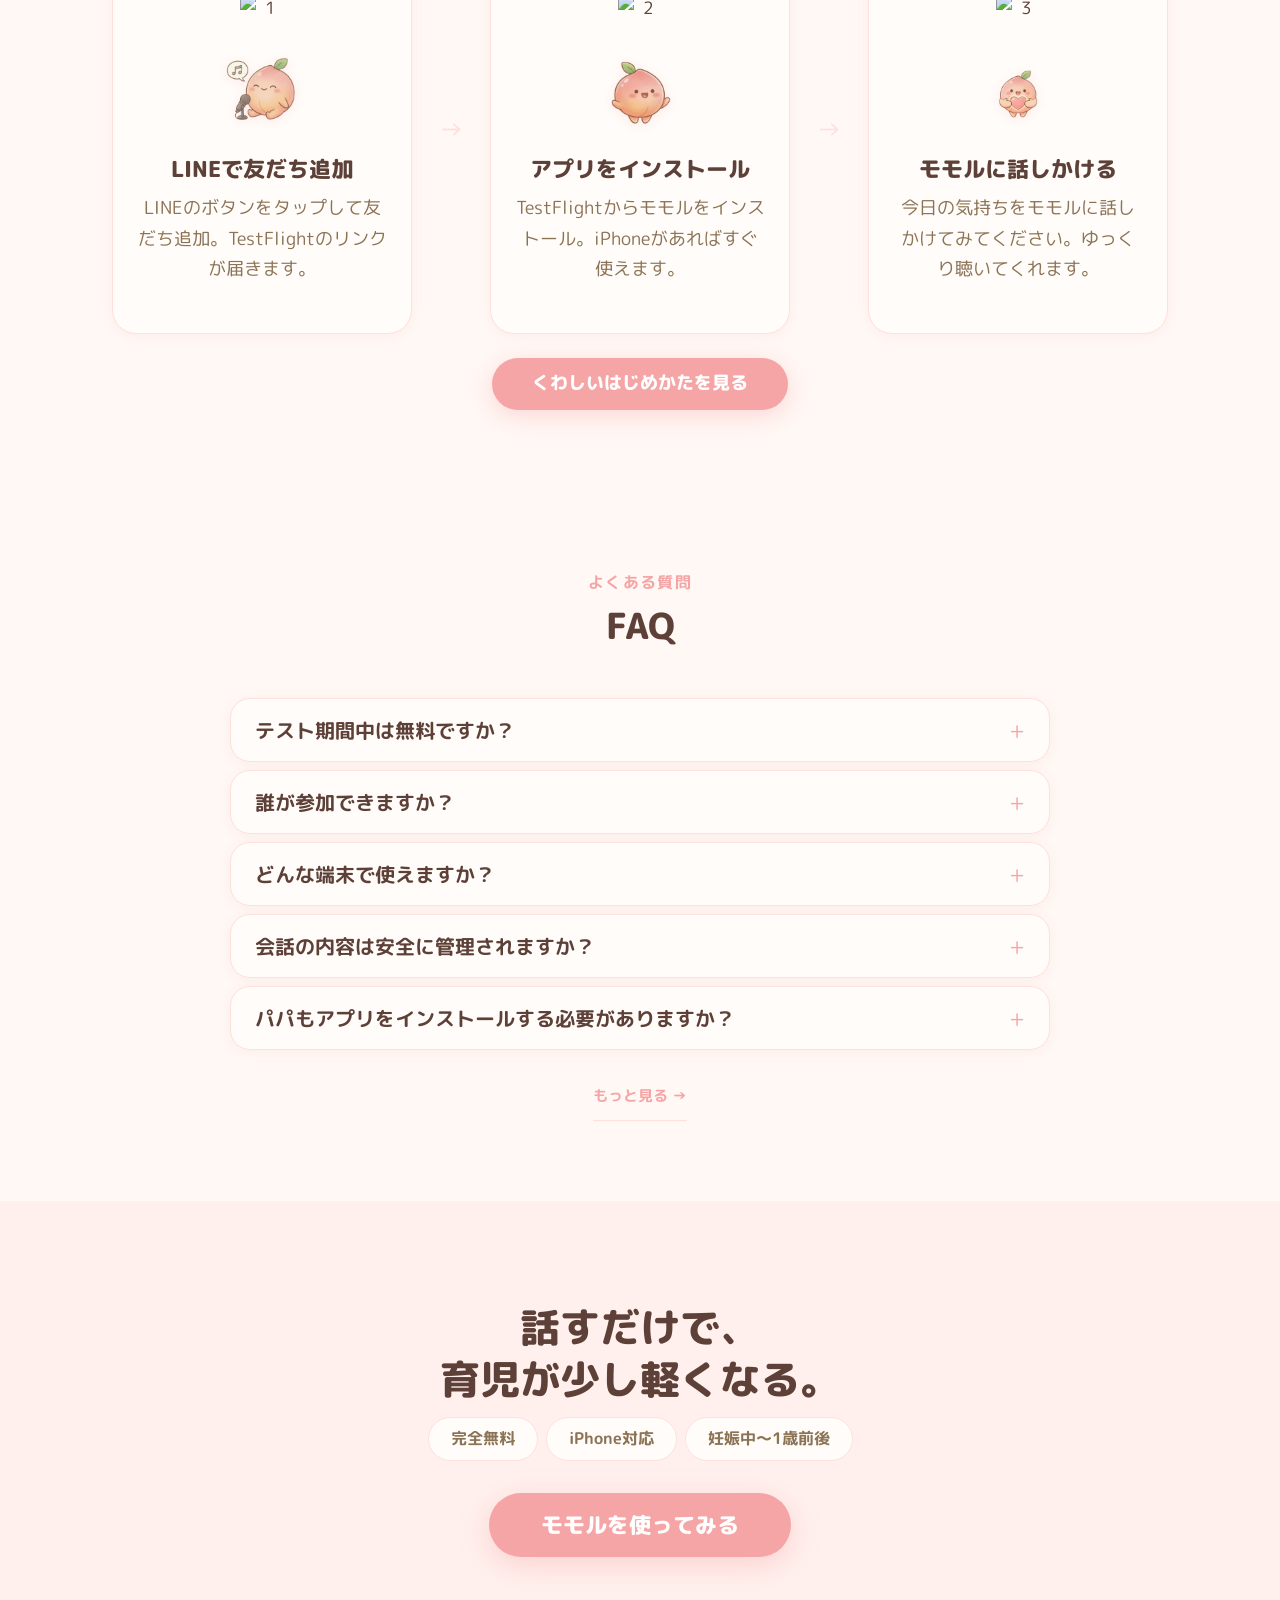
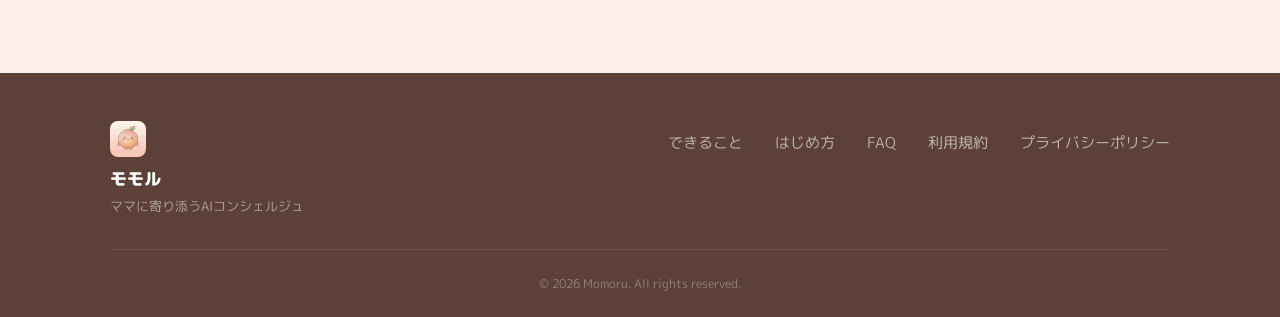
==== commit b81564a0: "fix: 残りの「妊娠中〜1歳」→「妊娠中〜1歳前後」に修正（meta/FAQ/CTA）" ====
--- a/index.html
+++ b/index.html
@@ -4,9 +4,9 @@
   <meta charset="UTF-8">
   <meta name="viewport" content="width=device-width, initial-scale=1.0">
   <title>モモル - 話すだけで、育児がすこし軽くなる。</title>
-  <meta name="description" content="妊娠中〜1歳のお子さんがいるママへ。AIが話を聴いて、パパにそっと届けるアプリ。テストユーザー募集中・完全無料。">
+  <meta name="description" content="妊娠中〜1歳前後のお子さんがいるママへ。AIが話を聴いて、パパにそっと届けるアプリ。テストユーザー募集中・完全無料。">
   <meta property="og:title" content="モモル - 話すだけで、育児がすこし軽くなる。">
-  <meta property="og:description" content="妊娠中〜1歳のお子さんがいるママへ。AIが話を聴いて、パパにそっと届けるアプリ。テストユーザー募集中・完全無料。">
+  <meta property="og:description" content="妊娠中〜1歳前後のお子さんがいるママへ。AIが話を聴いて、パパにそっと届けるアプリ。テストユーザー募集中・完全無料。">
   <meta property="og:type" content="website">
   <meta property="og:image" content="images/momoru_happy.png">
   <link rel="icon" type="image/png" href="images/icon.png">
@@ -238,7 +238,7 @@
             <span class="faq-toggle">+</span>
           </button>
           <div class="faq-answer">
-            <p>妊娠中〜1歳のお子さんがいるママ・パパであればどなたでも参加できます。ママが先にインストールして、パパを招待する形が一般的です。</p>
+            <p>妊娠中〜1歳前後のお子さんがいるママ・パパであればどなたでも参加できます。ママが先にインストールして、パパを招待する形が一般的です。</p>
           </div>
         </div>
 
@@ -294,7 +294,7 @@
       <div class="cta-badges">
         <span class="cta-badge">完全無料</span>
         <span class="cta-badge">iPhone対応</span>
-        <span class="cta-badge">妊娠中〜1歳</span>
+        <span class="cta-badge">妊娠中〜1歳前後</span>
       </div>
       <a href="/guide" class="cta-btn">
         モモルを使ってみる
